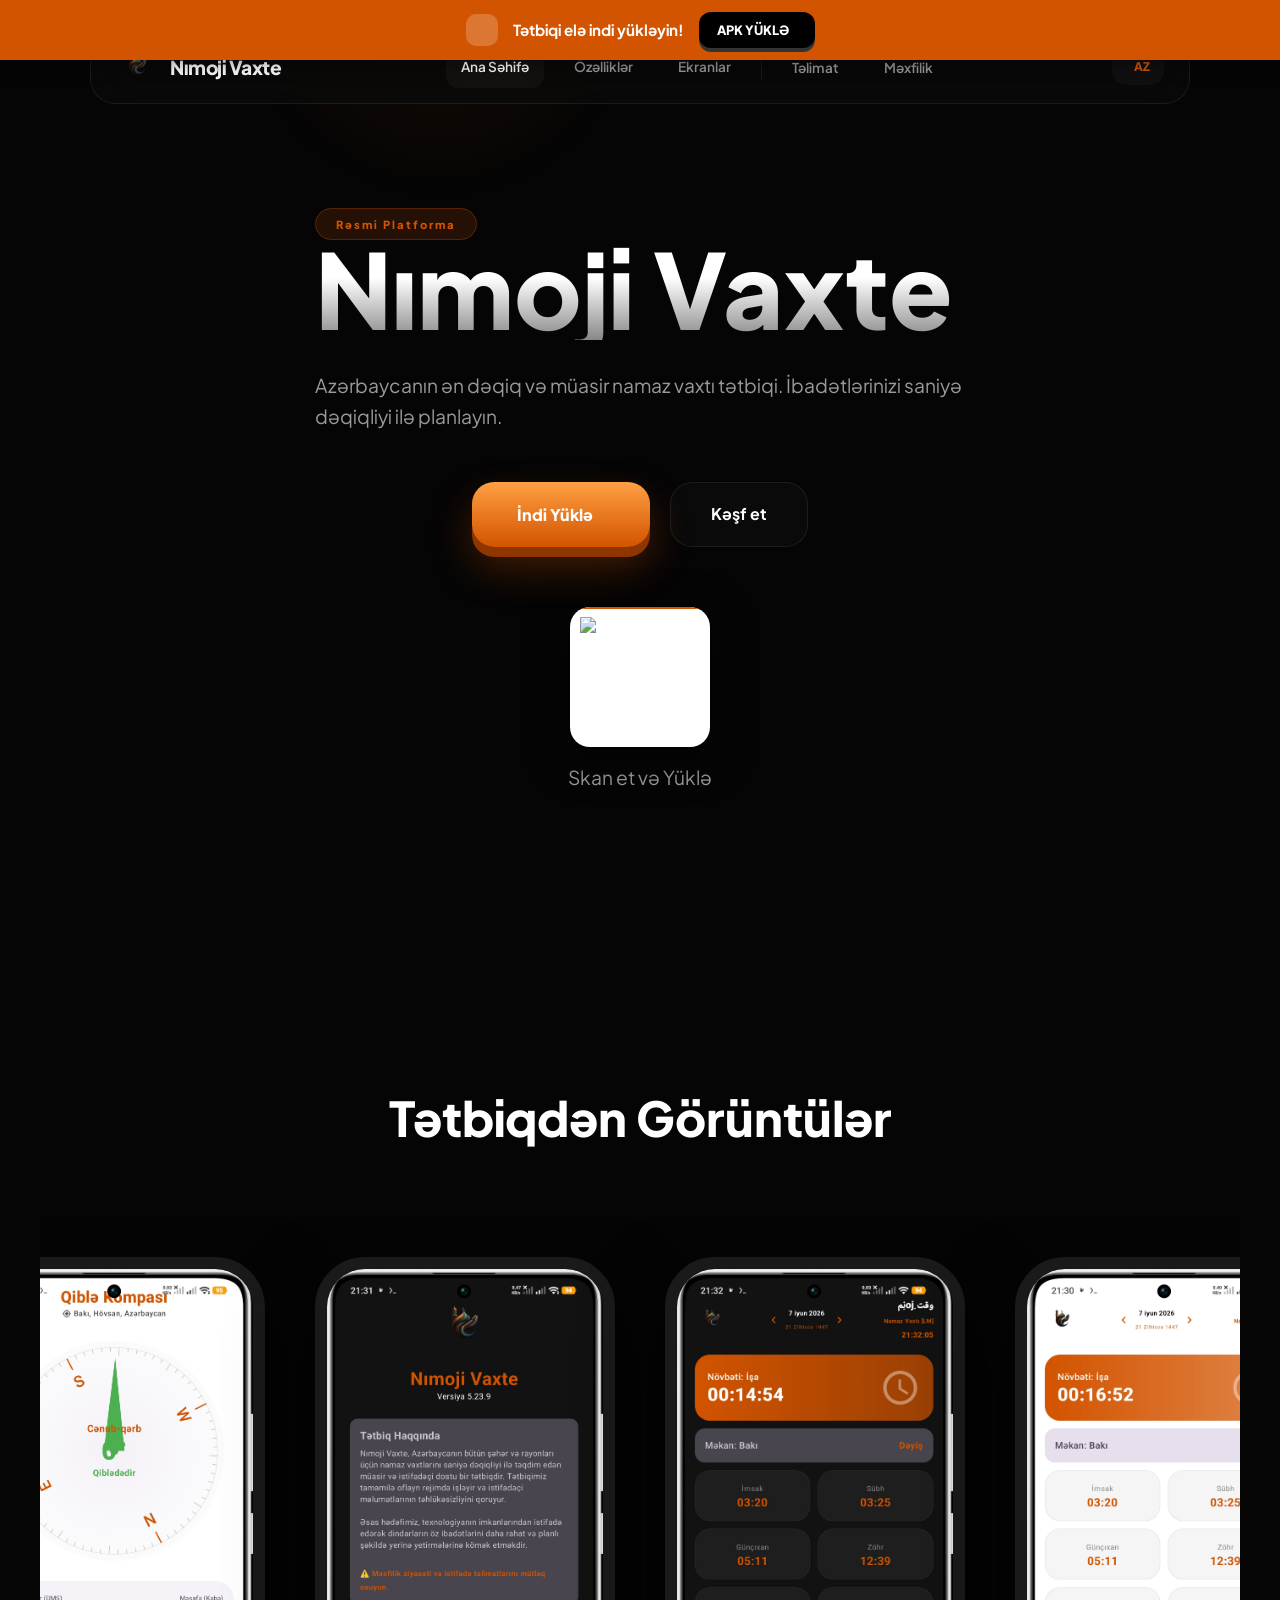
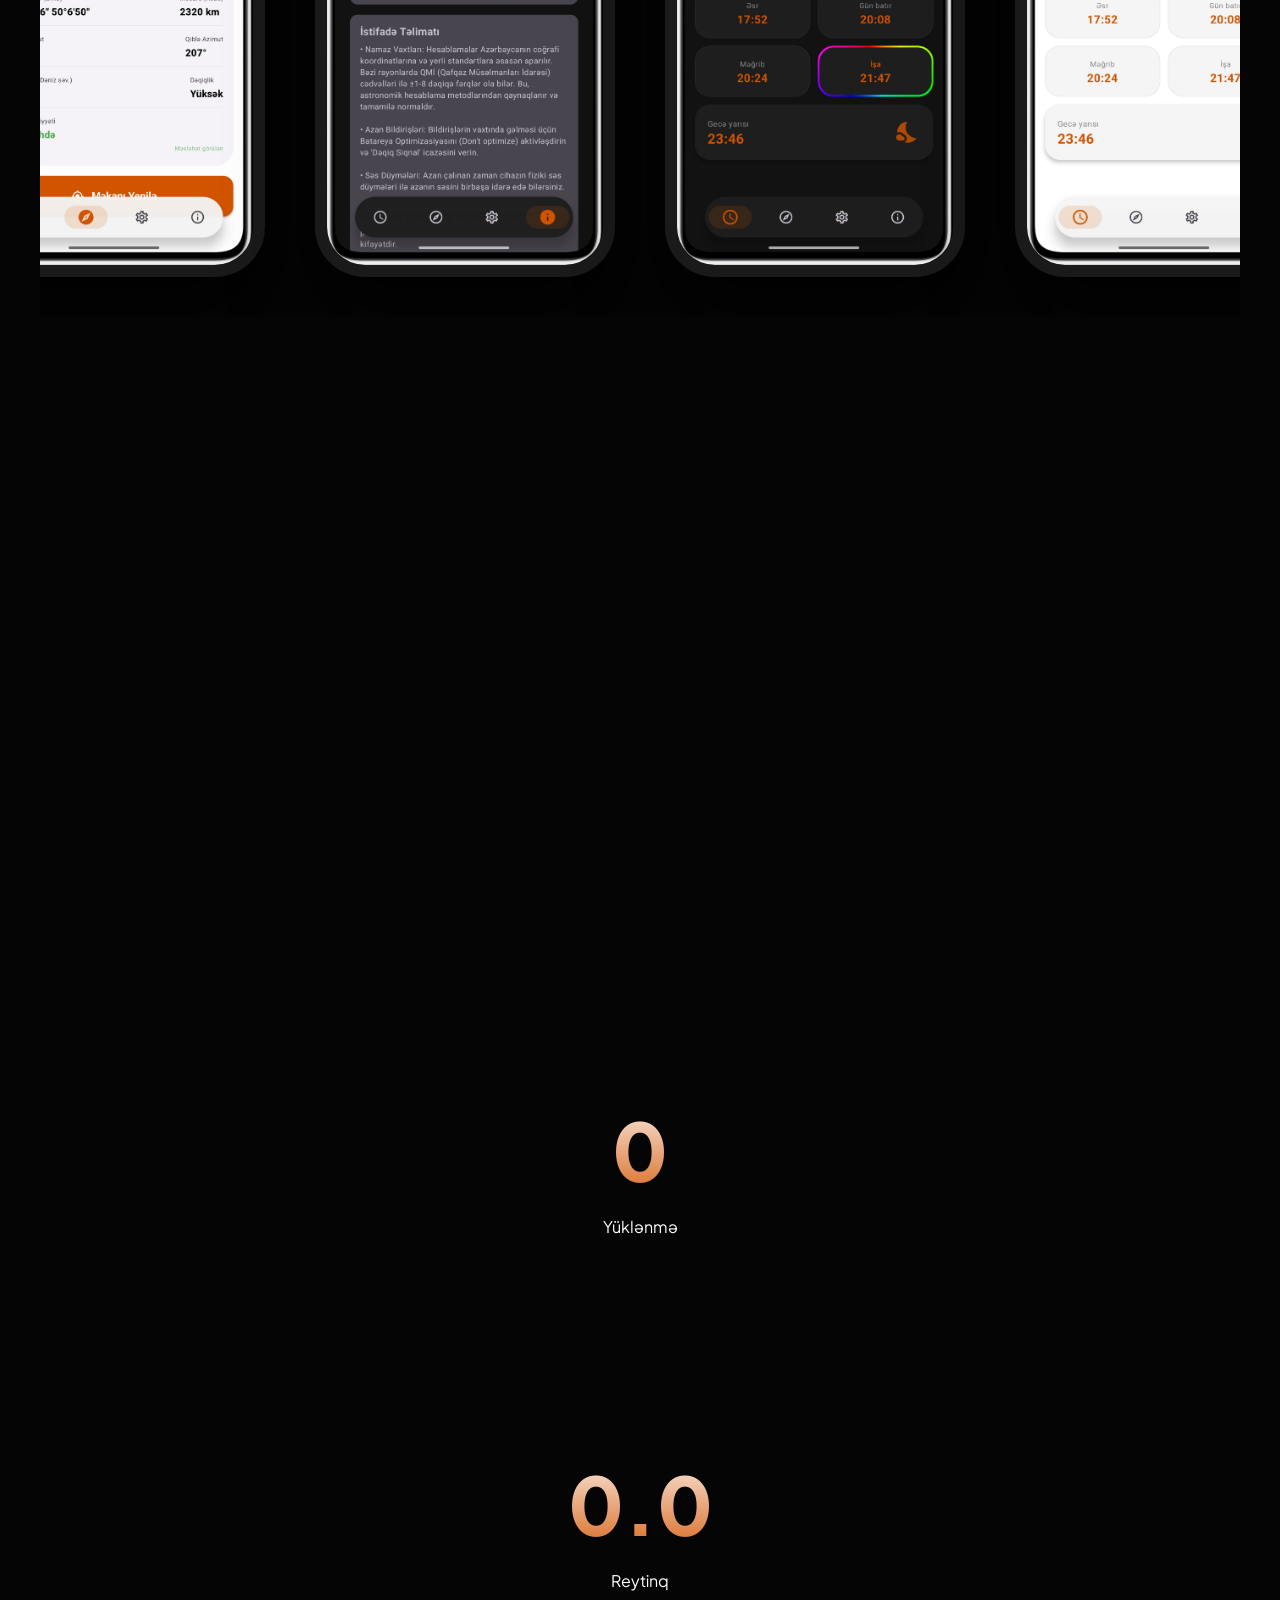
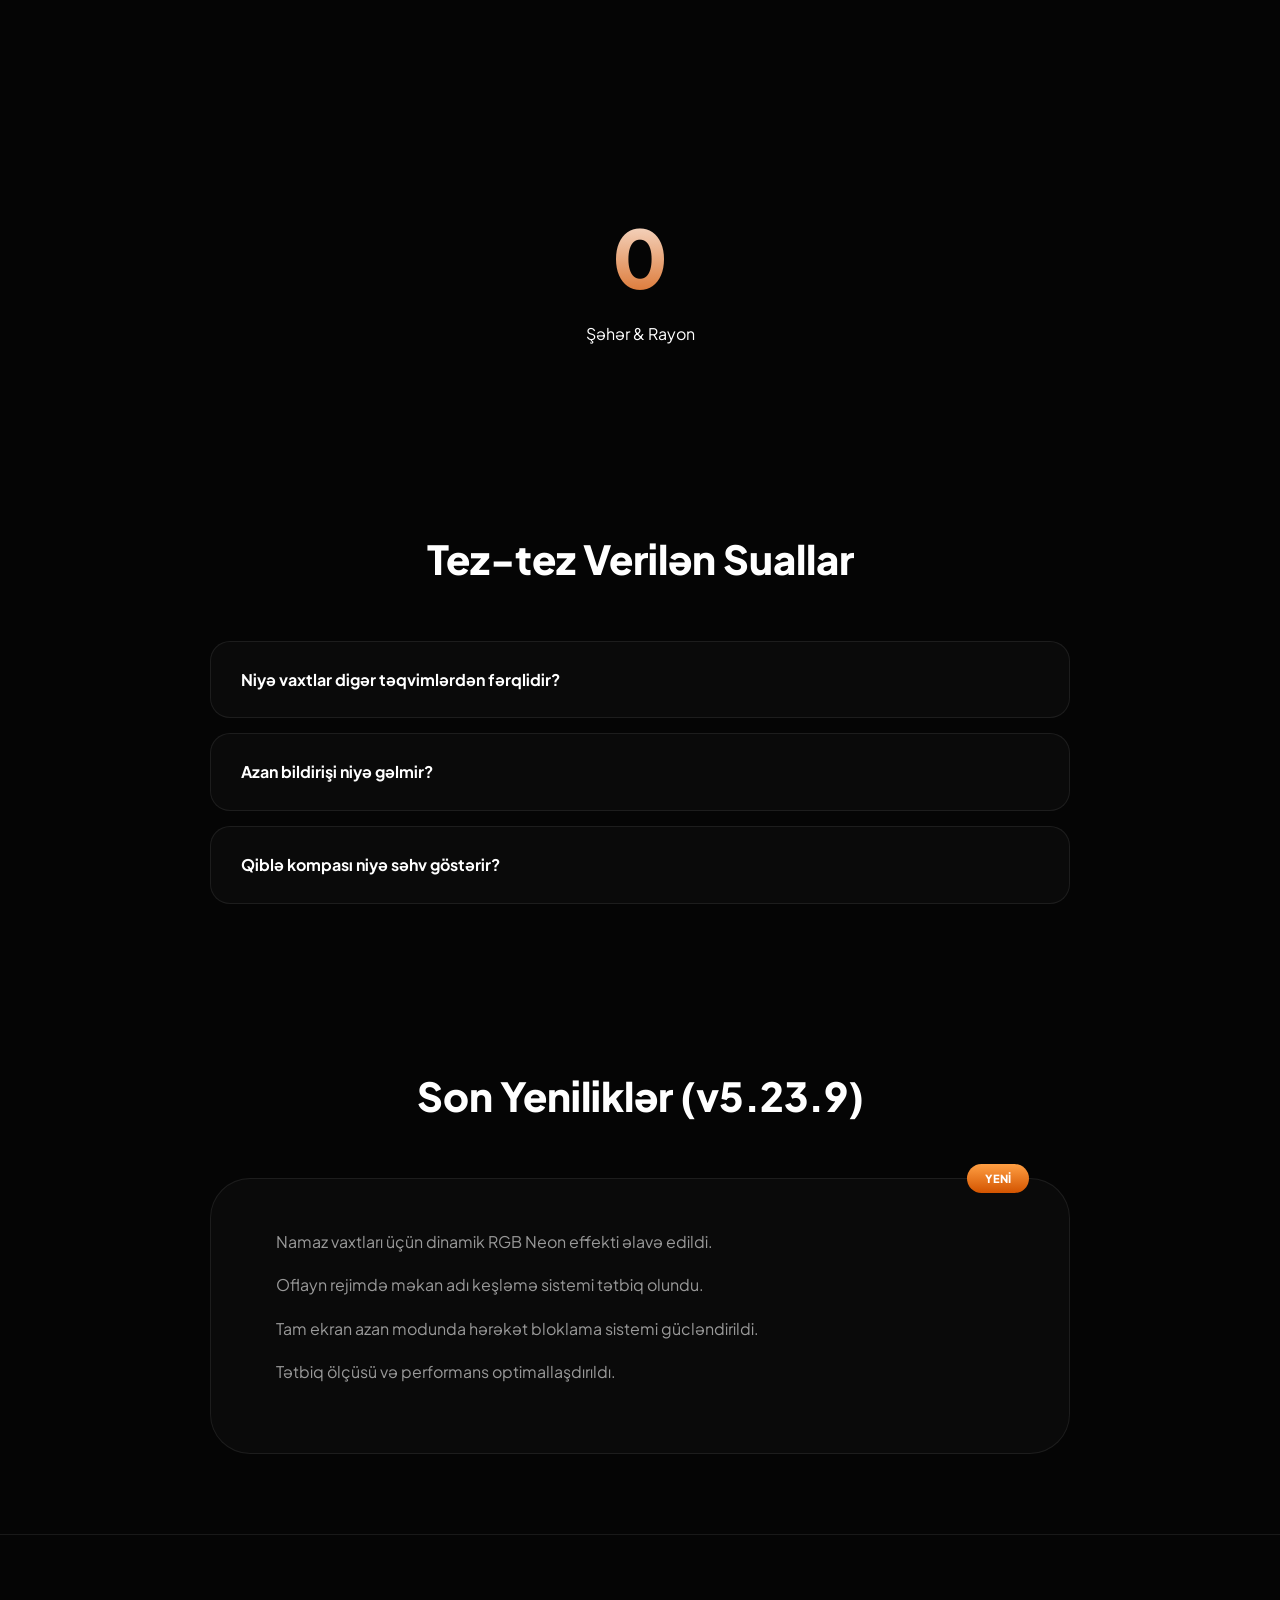
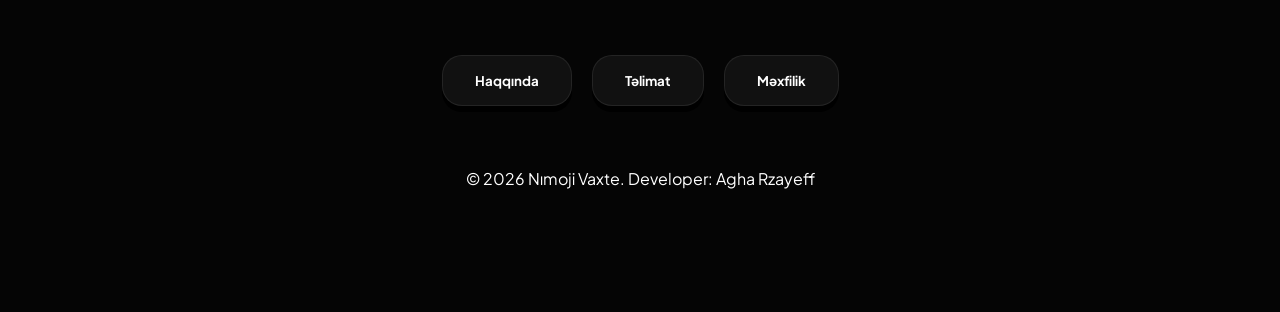
==== index.html @ 112229b5 "nimojivaxte" ====
<!DOCTYPE html>
<html lang="az">
<head>
    <meta charset="UTF-8">
    <meta name="viewport" content="width=device-width, initial-scale=1.0">
    <title>Nımoji Vaxte - Azərbaycanın Ən Dəqiq Namaz Vaxtı Tətbiqi</title>

    <!-- SEO Meta Tags -->
    <meta name="description" content="Nımoji Vaxte - Azərbaycanın bütün şəhər və rayonları üçün saniyə dəqiqliyi ilə namaz vaxtları, oflayn qiblə kompası və ağıllı azan bildirişləri.">
    <meta name="keywords" content="namaz vaxtlari, azan, qibla, azerbaijan prayer times, nmoji vaxte, din, islam, baki namaz vaxti">
    <meta name="author" content="Agha Rzayeff">
    <meta name="robots" content="index, follow">

    <!-- Open Graph / Facebook / WhatsApp / Telegram -->
    <meta property="og:type" content="website">
    <meta property="og:url" content="https://nmojivaxte.web.app/">
    <meta property="og:title" content="Nımoji Vaxte - Müasir Namaz Vaxtı Platforması">
    <meta property="og:description" content="Saniyə dəqiqliyi ilə namaz vaxtları və oflayn qiblə təyini. Tətbiqi elə indi yükləyin!">
    <meta property="og:image" content="https://nmojivaxte.web.app/eg/ekran1.png">
    <meta property="og:site_name" content="Nımoji Vaxte">

    <!-- Twitter -->
    <meta property="twitter:card" content="summary_large_image">
    <meta property="twitter:url" content="https://nmojivaxte.web.app/">
    <meta property="twitter:title" content="Nımoji Vaxte - Müasir Namaz Vaxtı Platforması">
    <meta property="twitter:description" content="Saniyə dəqiqliyi ilə namaz vaxtları və oflayn qiblə təyini. Tətbiqi elə indi yükləyin!">
    <meta property="twitter:image" content="https://nmojivaxte.web.app/eg/ekran1.png">

    <link rel="stylesheet" href="assets/style.css">
    <link rel="icon" href="logo.png">
    <link rel="preconnect" href="https://fonts.googleapis.com">
    <link rel="preconnect" href="https://fonts.gstatic.com" crossorigin>
    <link href="https://fonts.googleapis.com/css2?family=Plus+Jakarta+Sans:wght@300;400;500;600;700;800&display=swap" rel="stylesheet">
    <script src="https://unpkg.com/@phosphor-icons/web"></script>
    <link rel="stylesheet" href="https://unpkg.com/aos@next/dist/aos.css" />
</head>
<body>
    <div id="scroll-progress" class="scroll-progress"></div>
    <div id="cursor-glow"></div>
    <div class="animated-bg"></div>

    <div id="download-banner" class="download-banner">
        <div class="banner-content">
            <div class="banner-icon"><i class="ph-bold ph-device-mobile"></i></div>
            <span>Tətbiqi elə indi yükləyin!</span>
            <a href="https://github.com/rzayevaga/nimojivaxte/releases/download/nimojivaxte-5.23.9/nimojivaxte-release.apk" class="btn-download-sm">APK YÜKLƏ <i class="ph ph-download-simple"></i></a>
        </div>
        <button id="close-banner" class="btn-close"><i class="ph ph-x"></i></button>
    </div>

    <nav class="navbar">
        <div class="nav-container">
            <div class="nav-brand">
                <img src="logo.png" alt="nimojivaxte Logo" class="nav-logo">
                <span class="brand-name">Nımoji Vaxte</span>
            </div>
            <div class="nav-links">
                <a href="#hero" class="nav-link active">Ana Səhifə</a>
                <a href="#features" class="nav-link">Özəlliklər</a>
                <a href="#screenshots" class="nav-link">Ekranlar</a>
                <div class="nav-divider"></div>
                <button onclick="openModal('instructions')" class="nav-btn">Təlimat</button>
                <button onclick="openModal('privacy')" class="nav-btn">Məxfilik</button>
            </div>
            <div class="nav-actions">
                <div class="lang-picker">
                    <i class="ph ph-globe"></i>
                    <span>AZ</span>
                </div>
            </div>
        </div>
    </nav>

    <main>
        <section id="hero" class="hero">
            <div class="hero-content" data-aos="fade-up">
                <span class="badge">Rəsmi Platforma</span>
                <h1 class="glitch-text">Nımoji Vaxte</h1>
                <p>Azərbaycanın ən dəqiq və müasir namaz vaxtı tətbiqi. İbadətlərinizi saniyə dəqiqliyi ilə planlayın.</p>
                <div class="hero-btns">
                    <a href="https://github.com/rzayevaga/nimojivaxte/releases/download/nimojivaxte-5.23.9/nimojivaxte-release.apk" class="btn-primary">İndi Yüklə <i class="ph-bold ph-download-simple"></i></a>
                    <a href="#features" class="btn-secondary">Kəşf et <i class="ph-bold ph-arrow-down"></i></a>
                </div>

                <div class="qr-download" data-aos="zoom-in" data-aos-delay="400">
                    <div class="qr-frame">
                        <img src="https://api.qrserver.com/v1/create-qr-code/?size=150x150&data=https://github.com/rzayevaga/nimojivaxte/releases/download/nimojivaxte-5.23.9/nimojivaxte-release.apk" alt="QR Code">
                        <div class="qr-scan-line"></div>
                    </div>
                    <p>Skan et və Yüklə</p>
                </div>
            </div>
        </section>

        <section id="screenshots" class="screenshots-section">
            <h2 data-aos="fade-down">Tətbiqdən Görüntülər</h2>
            <div class="slider-container" data-aos="zoom-in">
                <div class="slider-wrapper">
                    <div class="slide"><div class="mockup"><img src="eg/ekran1.png" alt="Ekran g. 1"></div></div>
                    <div class="slide"><div class="mockup"><img src="eg/ekran2.png" alt="Ekran g. "></div></div>
                    <div class="slide"><div class="mockup"><img src="eg/ekran3.png" alt="Ekran g. "></div></div>
                    <div class="slide"><div class="mockup"><img src="eg/ekran4.png" alt="Ekran g. "></div></div>
                    <div class="slide"><div class="mockup"><img src="eg/ekran5.png" alt="Ekran g. "></div></div>
                    <div class="slide"><div class="mockup"><img src="eg/ekran6.png" alt="Ekran g. "></div></div>
                    <div class="slide"><div class="mockup"><img src="eg/ekran7.png" alt="Ekran g. "></div></div>
                </div>
            </div>
        </section>

        <section id="features" class="features-grid">
            <div class="feature-card" data-aos="fade-right">
                <div class="card-icon"><i class="ph-fill ph-clock"></i></div>
                <h3>Saniyə Dəqiqliyi</h3>
                <p>Astronomik hesablamalarla Azərbaycanın hər nöqtəsi üçün tam dəqiq vaxtlar.</p>
            </div>
            <div class="feature-card" data-aos="fade-up">
                <div class="card-icon"><i class="ph-fill ph-compass"></i></div>
                <h3>Oflayn Qiblə</h3>
                <p>İnternet olmadan belə ən dəqiq peyk naviqasiyası ilə qiblə təyini.</p>
            </div>
            <div class="feature-card" data-aos="fade-left">
                <div class="card-icon"><i class="ph-fill ph-bell-ringing"></i></div>
                <h3>Ağıllı Azan</h3>
                <p>Fərdiləşdirilə bilən azan səsləri və tam ekran bildiriş sistemi.</p>
            </div>
        </section>

        <section class="stats-container" data-aos="zoom-in">
            <div class="stat-item">
                <h2 class="counter" data-target="100">0</h2>
                <p>Yüklənmə</p>
            </div>
            <div class="stat-divider"></div>
            <div class="stat-item">
                <h2 class="counter" data-target="4.9">0.0</h2>
                <p>Reytinq</p>
            </div>
            <div class="stat-divider"></div>
            <div class="stat-item">
                <h2 class="counter" data-target="76">0</h2>
                <p>Şəhər & Rayon</p>
            </div>
        </section>

        <section id="faq" class="content-block" data-aos="fade-up">
            <h2 class="section-title">Tez-tez Verilən Suallar</h2>
            <div class="accordion">
                <div class="accordion-item">
                    <div class="accordion-header">
                        <span>Niyə vaxtlar digər təqvimlərdən fərqlidir?</span>
                        <i class="ph ph-caret-down"></i>
                    </div>
                    <div class="accordion-content">
                        <p>Hesablamalar Azərbaycanın spesifik coğrafi koordinatlarına və dəniz səviyyəsindən hündürlüyünə əsaslanır. ±1-5 dəqiqəlik fərqlər astronomik hesablama metodlarından qaynaqlanır.</p>
                    </div>
                </div>
                <div class="accordion-item">
                    <div class="accordion-header">
                        <span>Azan bildirişi niyə gəlmir?</span>
                        <i class="ph ph-caret-down"></i>
                    </div>
                    <div class="accordion-content">
                        <p>Azan bildirişlərinin saniyə dəqiqliyi ilə və cihaz yuxuda olarkən gəlməsi üçün aşağıdakı tənzimləmələri etməyiniz mütləqdir:</p>
                        <ul class="modal-list inner-list">
                            <li><strong>Batareya Optimizasiyası:</strong> Tətbiqi "Məhdudiyyətsiz" (Unrestricted/Don't optimize) rejiminə keçirin.</li>
                            <li><strong>Bildiriş İcazəsi:</strong> Android 13+ cihazlarda bildirişlərə tam icazə verin.</li>
                            <li><strong>Dəqiq Siqnal (Exact Alarm):</strong> Tətbiqə "Siqnallar və xatırladıcılar" bölməsindən dəqiq vaxt icazəsi verin.</li>
                            <li><strong>Digər tətbiqlər üzərində göstərmə (Overlay):</strong> Tam ekran azan pəncərəsi üçün bu icazəni aktiv edin.</li>
                            <li><strong>Avtomatik Başlama (Auto-start):</strong> Xiaomi, Huawei və digər bəzi cihazlarda tətbiqin arxa planda işləməsi üçün bu icazə vacibdir.</li>
                        </ul>
                    </div>
                </div>
                <div class="accordion-item">
                    <div class="accordion-header">
                        <span>Qiblə kompası niyə səhv göstərir?</span>
                        <i class="ph ph-caret-down"></i>
                    </div>
                    <div class="accordion-content">
                        <p>Cihazı metal əşyalardan uzaq tutun və kompası '8' rəqəmi cızaraq kalibrləyin. Ən dəqiq nəticə üçün cihazı düz səthə qoyun.</p>
                    </div>
                </div>
            </div>
        </section>

        <section id="changelog" class="content-block" data-aos="fade-up">
            <h2 class="section-title">Son Yeniliklər (v5.23.9)</h2>
            <div class="changelog-card">
                <div class="version-tag">YENİ</div>
                <ul class="changelog-list">
                    <li><i class="ph-bold ph-sparkle"></i> Namaz vaxtları üçün dinamik RGB Neon effekti əlavə edildi.</li>
                    <li><i class="ph-bold ph-map-pin-line"></i> Oflayn rejimdə məkan adı keşləmə sistemi tətbiq olundu.</li>
                    <li><i class="ph-bold ph-lock-key"></i> Tam ekran azan modunda hərəkət bloklama sistemi gücləndirildi.</li>
                    <li><i class="ph-bold ph-rocket-launch"></i> Tətbiq ölçüsü və performans optimallaşdırıldı.</li>
                </ul>
            </div>
        </section>

        <div id="modal-overlay" class="modal-overlay">
            <div class="modal-content">
                <button class="modal-close" onclick="closeModal()"><i class="ph ph-x"></i></button>
                <div id="modal-body"></div>
            </div>
        </div>

        <footer class="footer">
            <div class="footer-btns" data-aos="fade-up">
                <button onclick="openModal('about')" class="footer-btn"><i class="ph-fill ph-info"></i> Haqqında</button>
                <button onclick="openModal('instructions')" class="footer-btn"><i class="ph-fill ph-book-open"></i> Təlimat</button>
                <button onclick="openModal('privacy')" class="footer-btn"><i class="ph-fill ph-shield-check"></i> Məxfilik</button>
            </div>
            <div class="footer-links">
                <a href="https://www.instagram.com/@rva.pg"><i class="ph-bold ph-instagram-logo"></i></a>
                <a href="https://t.me/raictx"><i class="ph-bold ph-telegram-logo"></i></a>
                <a href="https://www.tiktok.com/@rzayef.tt"><i class="ph-bold ph-tiktok-logo"></i></a>
            </div>
            <p>&copy; 2026 Nımoji Vaxte. Developer: Agha Rzayeff</p>
        </footer>

        <button id="scroll-top" class="btn-scroll-top"><i class="ph-bold ph-arrow-up"></i></button>
    </main>

    <div id="modal-data" style="display: none;">
        <div id="data-about">
            <h2>Tətbiq Haqqında</h2>
            <p>Nımoji Vaxte, Azərbaycanın bütün şəhər və rayonları üçün namaz vaxtlarını saniyə dəqiqliyi ilə təqdim edən müasir və istifadəçi dostu bir tətbiqdir. Tətbiqimiz tamamilə oflayn rejimdə işləyir və istifadəçi məlumatlarının təhlükəsizliyini qoruyur.</p>
            <p>Əsas hədəfimiz, texnologiyanın imkanlarından istifadə edərək dindarların öz ibadətlərini daha rahat və planlı şəkildə yerinə yetirmələrinə kömək etməkdir.</p>
        </div>
        <div id="data-instructions">
            <h2>İstifadə Təlimatı</h2>
            <ul class="modal-list">
                <li><strong>Namaz Vaxtları:</strong> Hesablamalar Azərbaycanın coğrafi koordinatlarına və yerli standartlara əsasən aparılır.</li>
                <li><strong>Azan Bildirişləri:</strong> Bildirişlərin vaxtında gəlməsi üçün Batareya Optimizasiyasını (Don't optimize) deaktiv edin.</li>
                <li><strong>Səs Düymələri:</strong> Azan çalınan zaman cihazın fiziki səs düymələri ilə azanın səsini idarə edə bilərsiniz.</li>
                <li><strong>Tam Ekran Rejimi:</strong> Azan vaxtı ekran kilidlidirsə, xüsusi pəncərə açılacaq. Azanı dayandırmaq üçün sürüşdürün.</li>
                <li><strong>Qiblə Kompas:</strong> Kompasın düzgün işləməsi üçün telefonu '8' formalı hərəkətlə kalibrləyin.</li>
            </ul>
        </div>
        <div id="data-privacy">
            <h2>Məxfilik Siyasəti</h2>
            <p>Nımoji Vaxte tətbiqi istifadəçi məxfiliyini hər şeydən üstün tutur.</p>
            <ol class="modal-list">
                <li><strong>Şəxsi Məlumatlar:</strong> Tətbiqimiz heç bir şəxsi məlumatı tələb etmir və toplamır.</li>
                <li><strong>Məkan Məlumatları:</strong> GPS icazəsi yalnız namaz vaxtlarını hesablamaq üçün istifadə olunur və serverə ötürülmür.</li>
                <li><strong>Təhlükəsizlik:</strong> Tətbiqdə kənar reklam şəbəkələri və ya zərərli kodlar yoxdur.</li>
            </ol>
        </div>
    </div>

    <script src="https://unpkg.com/aos@next/dist/aos.js"></script>
    <script src="assets/script.js"></script>
</body>
</html>
---- assets/style.css ----
:root{--primary:#D35400;--primary-rgb:211,84,0;--accent:#FF8C00;--bg:#050505;--surface:#0A0A0A;--glass:rgba(255,255,255,0.03);--glass-border:rgba(255,255,255,0.08);--text:#FFFFFF;--text-dim:#999999;--nav-h:74px;--shadow-3d:0 8px 25px rgba(0,0,0,0.5);--gradient-3d:linear-gradient(180deg,#FF9F43 0%,#D35400 100%)}*{margin:0;padding:0;box-sizing:border-box;font-family:'Plus Jakarta Sans',sans-serif;scroll-behavior:smooth}html,body{width:100%;overflow-x:hidden;background-color:var(--bg)}body{color:var(--text);line-height:1.6;font-size:16px;display:flex;flex-direction:column;align-items:center}main{width:100%;display:flex;flex-direction:column;align-items:center}section{width:100%;max-width:1200px;padding-left:20px;padding-right:20px;display:flex;flex-direction:column;align-items:center}.scroll-progress{position:fixed;top:0;left:0;width:0%;height:4px;background:linear-gradient(90deg,var(--primary),var(--accent));z-index:9999}#cursor-glow{position:fixed;width:400px;height:400px;background:radial-gradient(circle,rgba(var(--primary-rgb),0.1) 0%,transparent 70%);pointer-events:none;z-index:1;transform:translate(-50%,-50%)}.animated-bg{position:fixed;inset:0;z-index:-1;background:radial-gradient(circle at 50% 50%,#150a00 0%,#050505 100%)}.download-banner{width:100%;background:var(--primary);padding:12px 20px;z-index:2000;display:flex;justify-content:center;align-items:center;box-shadow:0 4px 20px rgba(0,0,0,0.4);position:relative}.banner-content{display:flex;align-items:center;justify-content:center;gap:15px;font-weight:700;font-size:clamp(0.8rem,2vw,0.95rem);text-align:center}.banner-icon{width:32px;height:32px;background:rgba(255,255,255,0.2);border-radius:10px;display:flex;align-items:center;justify-content:center}.btn-download-sm{background:#000;color:#fff;padding:8px 18px;border-radius:12px;text-decoration:none;font-size:0.8rem;font-weight:800;display:flex;align-items:center;gap:8px;transition:0.3s;box-shadow:0 4px 0 #333;white-space:nowrap}.btn-download-sm:active{transform:translateY(2px);box-shadow:0 2px 0 #333}.btn-close{position:absolute;right:20px;background:none;border:none;color:#fff;font-size:1.2rem;cursor:pointer}.navbar{position:fixed;top:30px;left:50%;transform:translateX(-50%);width:90%;max-width:1100px;height:var(--nav-h);background:rgba(10,10,10,0.8);backdrop-filter:blur(25px);border:1px solid var(--glass-border);border-radius:25px;z-index:1500;padding:0 25px;transition:all 0.4s ease}.nav-container{height:100%;display:flex;align-items:center;justify-content:space-between;width:100%}.nav-brand{display:flex;align-items:center;gap:12px}.nav-logo{height:42px}.brand-name{font-weight:900;font-size:1.2rem;letter-spacing:-0.5px}.nav-links{display:flex;align-items:center;gap:15px}.nav-link{color:var(--text-dim);text-decoration:none;font-size:0.85rem;font-weight:600;padding:10px 15px;border-radius:12px;transition:0.3s}.nav-link:hover,.nav-link.active{color:#fff;background:var(--glass)}.nav-divider{width:1px;height:24px;background:var(--glass-border)}.nav-btn{background:none;border:none;color:var(--text-dim);font-size:0.85rem;font-weight:600;cursor:pointer;padding:10px 15px;border-radius:12px;transition:0.3s}.nav-btn:hover{color:var(--primary)}.nav-actions{display:flex;align-items:center}.lang-picker{display:flex;align-items:center;gap:8px;background:var(--glass);padding:8px 14px;border-radius:14px;font-size:0.75rem;font-weight:800;color:var(--primary)}.hero{min-height:100vh;padding-top:150px}.badge{background:rgba(var(--primary-rgb),0.15);color:var(--primary);padding:8px 20px;border-radius:100px;font-size:0.7rem;font-weight:800;letter-spacing:2px;margin-bottom:30px;border:1px solid rgba(var(--primary-rgb),0.3)}.glitch-text{font-size:clamp(3rem,10vw,6.5rem);font-weight:950;line-height:1;margin-bottom:30px;background:linear-gradient(180deg,#fff 40%,#888 100%);-webkit-background-clip:text;-webkit-text-fill-color:transparent}.hero p{max-width:650px;color:var(--text-dim);font-size:clamp(1rem,2.5vw,1.2rem);margin-bottom:50px}.hero-btns{display:flex;gap:20px;justify-content:center;flex-wrap:wrap;width:100%}.btn-primary{background:var(--gradient-3d);color:#fff;padding:20px 45px;border-radius:22px;text-decoration:none;font-weight:800;display:flex;align-items:center;gap:12px;box-shadow:0 10px 0 #8e3500,0 20px 40px rgba(var(--primary-rgb),0.3);position:relative;top:0;transition:0.2s}.btn-primary:active{top:6px;box-shadow:0 4px 0 #8e3500,0 10px 20px rgba(0,0,0,0.4)}.btn-secondary{background:var(--surface);color:#fff;padding:18px 40px;border-radius:22px;text-decoration:none;font-weight:700;border:1px solid var(--glass-border);transition:0.3s}.btn-secondary:hover{transform:translateY(-5px);background:#111}.screenshots-section{width:100%;overflow:hidden;padding:120px 0}.screenshots-section h2{font-size:clamp(2rem,5vw,3rem);font-weight:900;margin-bottom:60px}.slider-container{width:100%;overflow:hidden;padding:40px 0;display:flex;justify-content:center}.slider-wrapper{display:flex;gap:50px;width:max-content;animation:slideTrack 40s linear infinite}@keyframes slideTrack{0%{transform:translateX(0)}100%{transform:translateX(calc(-300px * 5 - 50px * 5))}}.mockup{flex-shrink:0;width:300px;height:620px;background:#000;border:12px solid #1a1a1a;border-radius:50px;overflow:hidden;box-shadow:0 40px 80px rgba(0,0,0,0.8)}.mockup img{width:100%;height:100%;object-fit:cover;pointer-events:none;user-select:none}.features-grid{display:grid;grid-template-columns:repeat(auto-fit,minmax(min(100%,340px),1fr));gap:40px;padding-top:100px;padding-bottom:100px}.feature-card{background:var(--surface);border:1px solid var(--glass-border);padding:60px 40px;border-radius:40px;text-align:center;transition:0.5s cubic-bezier(0.2,1,0.3,1);display:flex;flex-direction:column;align-items:center}.feature-card:hover{transform:translateY(-20px);border-color:var(--primary)}.card-icon{width:90px;height:90px;background:linear-gradient(145deg,#1a1a1a,#080808);border-radius:28px;margin-bottom:30px;display:flex;align-items:center;justify-content:center;font-size:2.8rem;color:var(--primary);box-shadow:8px 8px 20px #000,-4px -4px 15px #111}.stats-container{display:flex;justify-content:center;align-items:center;gap:clamp(40px,10vw,100px);padding:100px 20px;flex-wrap:wrap}.stat-item{text-align:center}.stat-item h2{font-size:clamp(3.5rem,8vw,5rem);font-weight:950;background:linear-gradient(180deg,#fff,var(--primary));-webkit-background-clip:text;-webkit-text-fill-color:transparent}.section-title{font-size:2.5rem;font-weight:900;margin-bottom:50px}.content-block{max-width:900px;padding-top:80px;padding-bottom:80px}.accordion{width:100%;display:flex;flex-direction:column;gap:15px}.accordion-item{background:var(--surface);border:1px solid var(--glass-border);border-radius:20px;overflow:hidden}.accordion-header{padding:25px 30px;display:flex;justify-content:space-between;align-items:center;cursor:pointer;font-weight:700}.accordion-content{max-height:0;overflow:hidden;transition:0.4s ease-out}.accordion-item.active .accordion-content{max-height:1000px;padding-bottom:30px}.changelog-card{background:var(--surface);border:1px solid var(--glass-border);padding:50px;border-radius:40px;position:relative;width:100%}.version-tag{position:absolute;top:-15px;right:40px;background:var(--gradient-3d);padding:6px 18px;border-radius:100px;font-size:0.7rem;font-weight:900}.changelog-list{list-style:none;width:100%}.changelog-list li{display:flex;align-items:center;gap:15px;margin-bottom:18px;color:var(--text-dim)}.qr-download{margin-top:60px;display:flex;flex-direction:column;align-items:center;gap:15px}.qr-frame{width:140px;height:140px;background:#fff;padding:10px;border-radius:20px;position:relative;box-shadow:0 10px 40px rgba(0,0,0,0.5);overflow:hidden}.qr-scan-line{position:absolute;top:0;left:0;width:100%;height:2px;background:var(--primary);animation:qrScan 2s linear infinite}.modal-overlay{position:fixed;inset:0;background:rgba(0,0,0,0.95);backdrop-filter:blur(25px);z-index:3000;display:none;align-items:center;justify-content:center;padding:20px}.modal-overlay.active{display:flex}.modal-content{background:#080808;border:1px solid var(--primary);max-width:800px;width:100%;border-radius:40px;padding:60px;max-height:85vh;overflow-y:auto}.footer{width:100%;padding:120px 20px;text-align:center;border-top:1px solid var(--glass-border)}.footer-btns{display:flex;justify-content:center;gap:20px;margin-bottom:60px;flex-wrap:wrap}.footer-btn{background:#111;color:#fff;border:1px solid var(--glass-border);padding:16px 32px;border-radius:20px;cursor:pointer;font-weight:700;box-shadow:0 6px 0 #000;transition:0.2s;position:relative;top:0}.footer-btn:active{top:4px;box-shadow:0 2px 0 #000}.btn-scroll-top{position:fixed;bottom:40px;right:40px;width:64px;height:64px;background:var(--gradient-3d);border-radius:20px;color:#fff;cursor:pointer;display:none;align-items:center;justify-content:center;font-size:1.6rem;z-index:1000;box-shadow:0 8px 0 #8e3500}@media (max-width:1024px){section{padding-left:30px;padding-right:30px}}@media (max-width:850px){.nav-links,.nav-actions,.nav-divider{display:none}.nav-container{justify-content:center}.navbar{width:80%;padding:0}.hero{padding-top:120px}}@media (max-width:600px){.hero h1{font-size:3.2rem}.stats-container{gap:40px}.stat-item{width:100%}.mockup{width:260px;height:540px}.btn-primary,.btn-secondary,.footer-btn{width:100%;justify-content:center}.qr-download{display:none}.navbar{width:90%;top:20px}}@media (pointer:coarse){.btn-primary:hover,.feature-card:hover,.btn-secondary:hover{transform:none}}
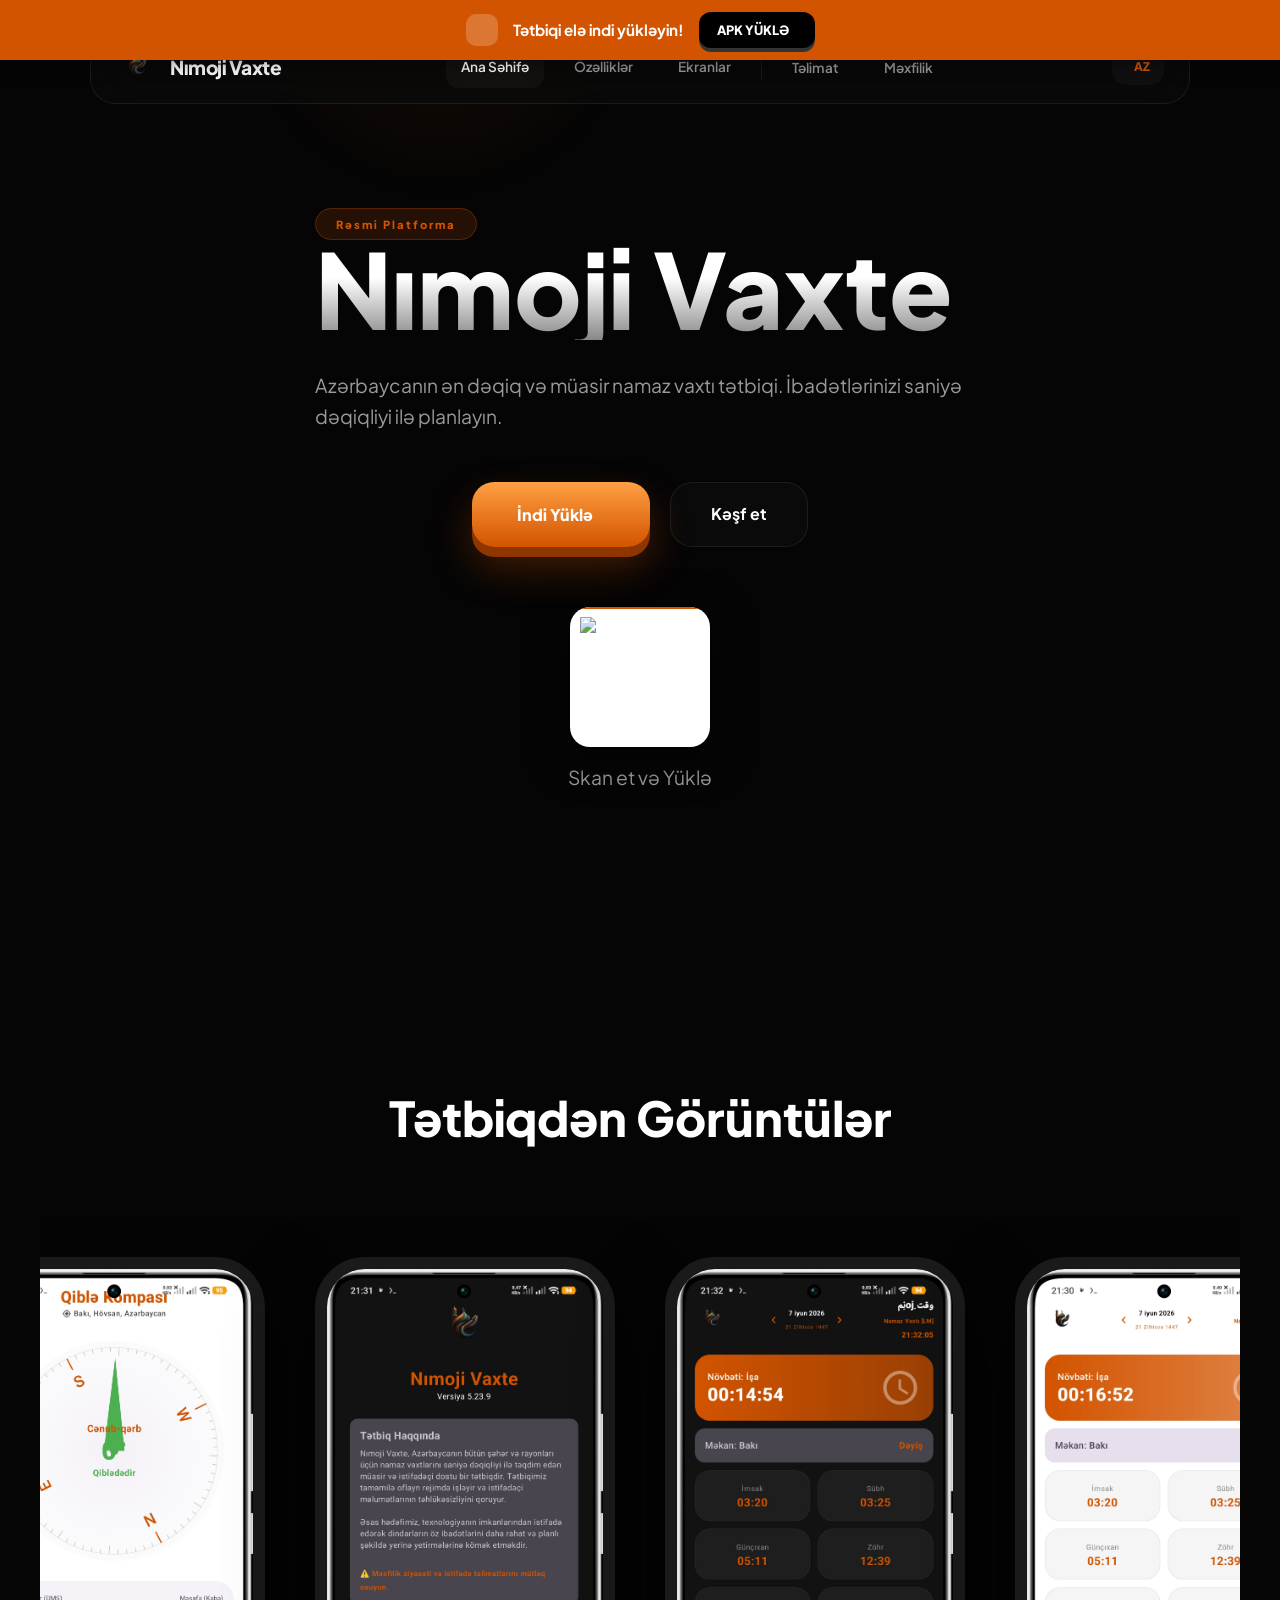
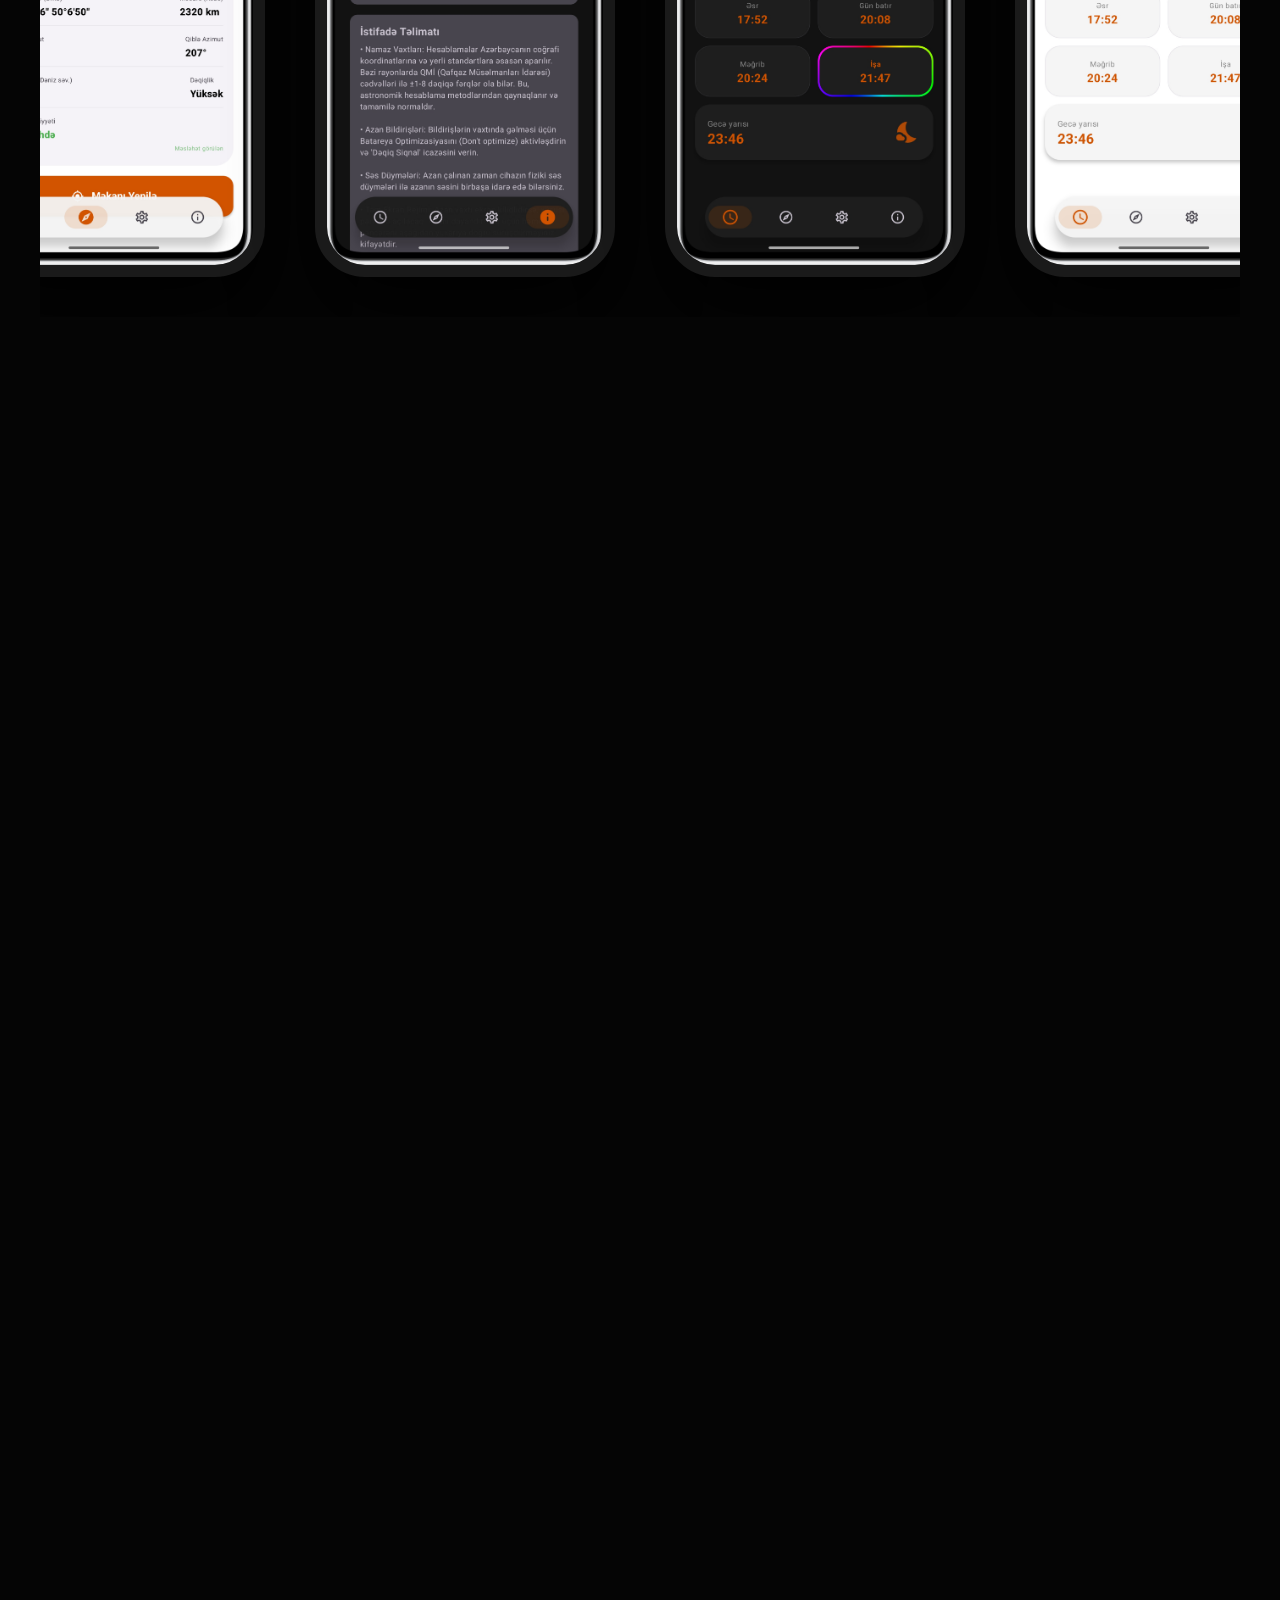
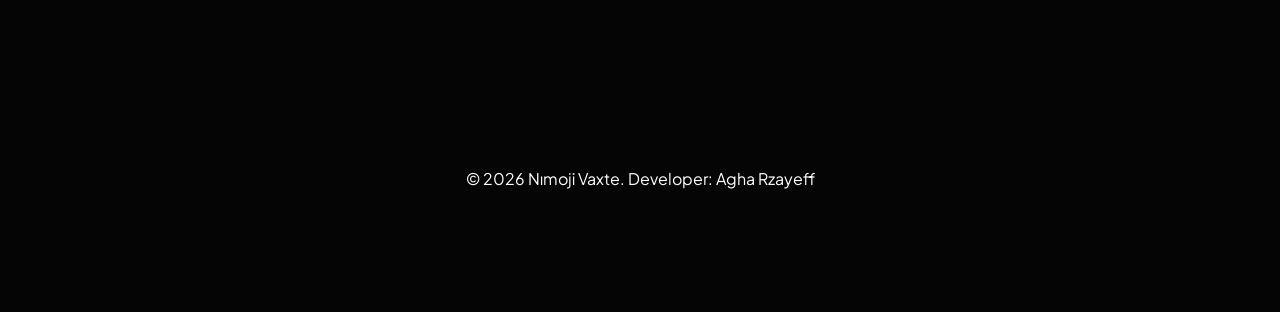
==== commit 75d648a7: "LM" ====
--- a/index.html
+++ b/index.html
@@ -13,18 +13,18 @@
 
     <!-- Open Graph / Facebook / WhatsApp / Telegram -->
     <meta property="og:type" content="website">
-    <meta property="og:url" content="https://nmojivaxte.web.app/">
+    <meta property="og:url" content="https://github.com/rzayevaga/nimojivaxte/">
     <meta property="og:title" content="Nımoji Vaxte - Müasir Namaz Vaxtı Platforması">
     <meta property="og:description" content="Saniyə dəqiqliyi ilə namaz vaxtları və oflayn qiblə təyini. Tətbiqi elə indi yükləyin!">
-    <meta property="og:image" content="https://nmojivaxte.web.app/eg/ekran1.png">
+    <meta property="og:image" content="https://github.com/rzayevaga/nimojivaxte/eg/ekran1.png">
     <meta property="og:site_name" content="Nımoji Vaxte">
 
     <!-- Twitter -->
     <meta property="twitter:card" content="summary_large_image">
-    <meta property="twitter:url" content="https://nmojivaxte.web.app/">
+    <meta property="twitter:url" content="https://github.com/rzayevaga/nimojivaxte//">
     <meta property="twitter:title" content="Nımoji Vaxte - Müasir Namaz Vaxtı Platforması">
     <meta property="twitter:description" content="Saniyə dəqiqliyi ilə namaz vaxtları və oflayn qiblə təyini. Tətbiqi elə indi yükləyin!">
-    <meta property="twitter:image" content="https://nmojivaxte.web.app/eg/ekran1.png">
+    <meta property="twitter:image" content="https://github.com/rzayevaga/nimojivaxte/eg/ekran1.png">
 
     <link rel="stylesheet" href="assets/style.css">
     <link rel="icon" href="logo.png">
@@ -249,4 +249,4 @@
     <script src="https://unpkg.com/aos@next/dist/aos.js"></script>
     <script src="assets/script.js"></script>
 </body>
-</html>+</html>
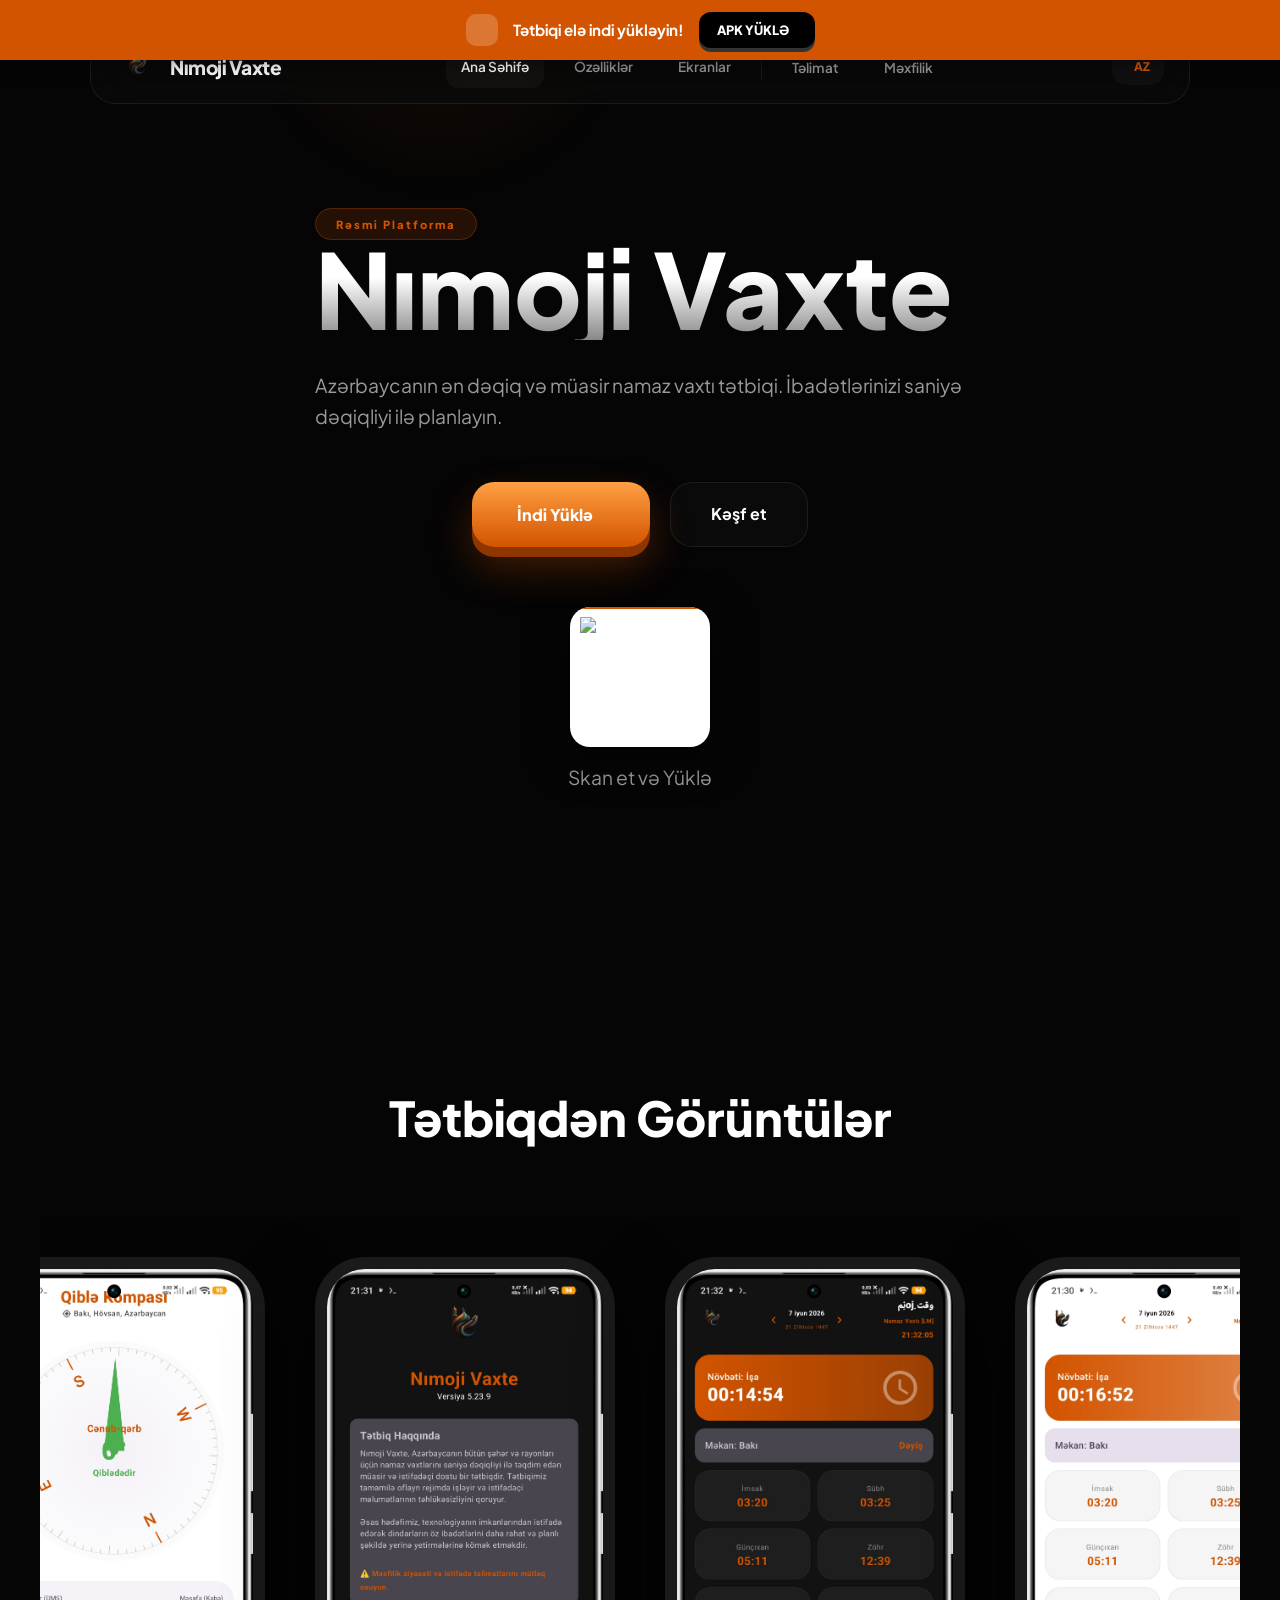
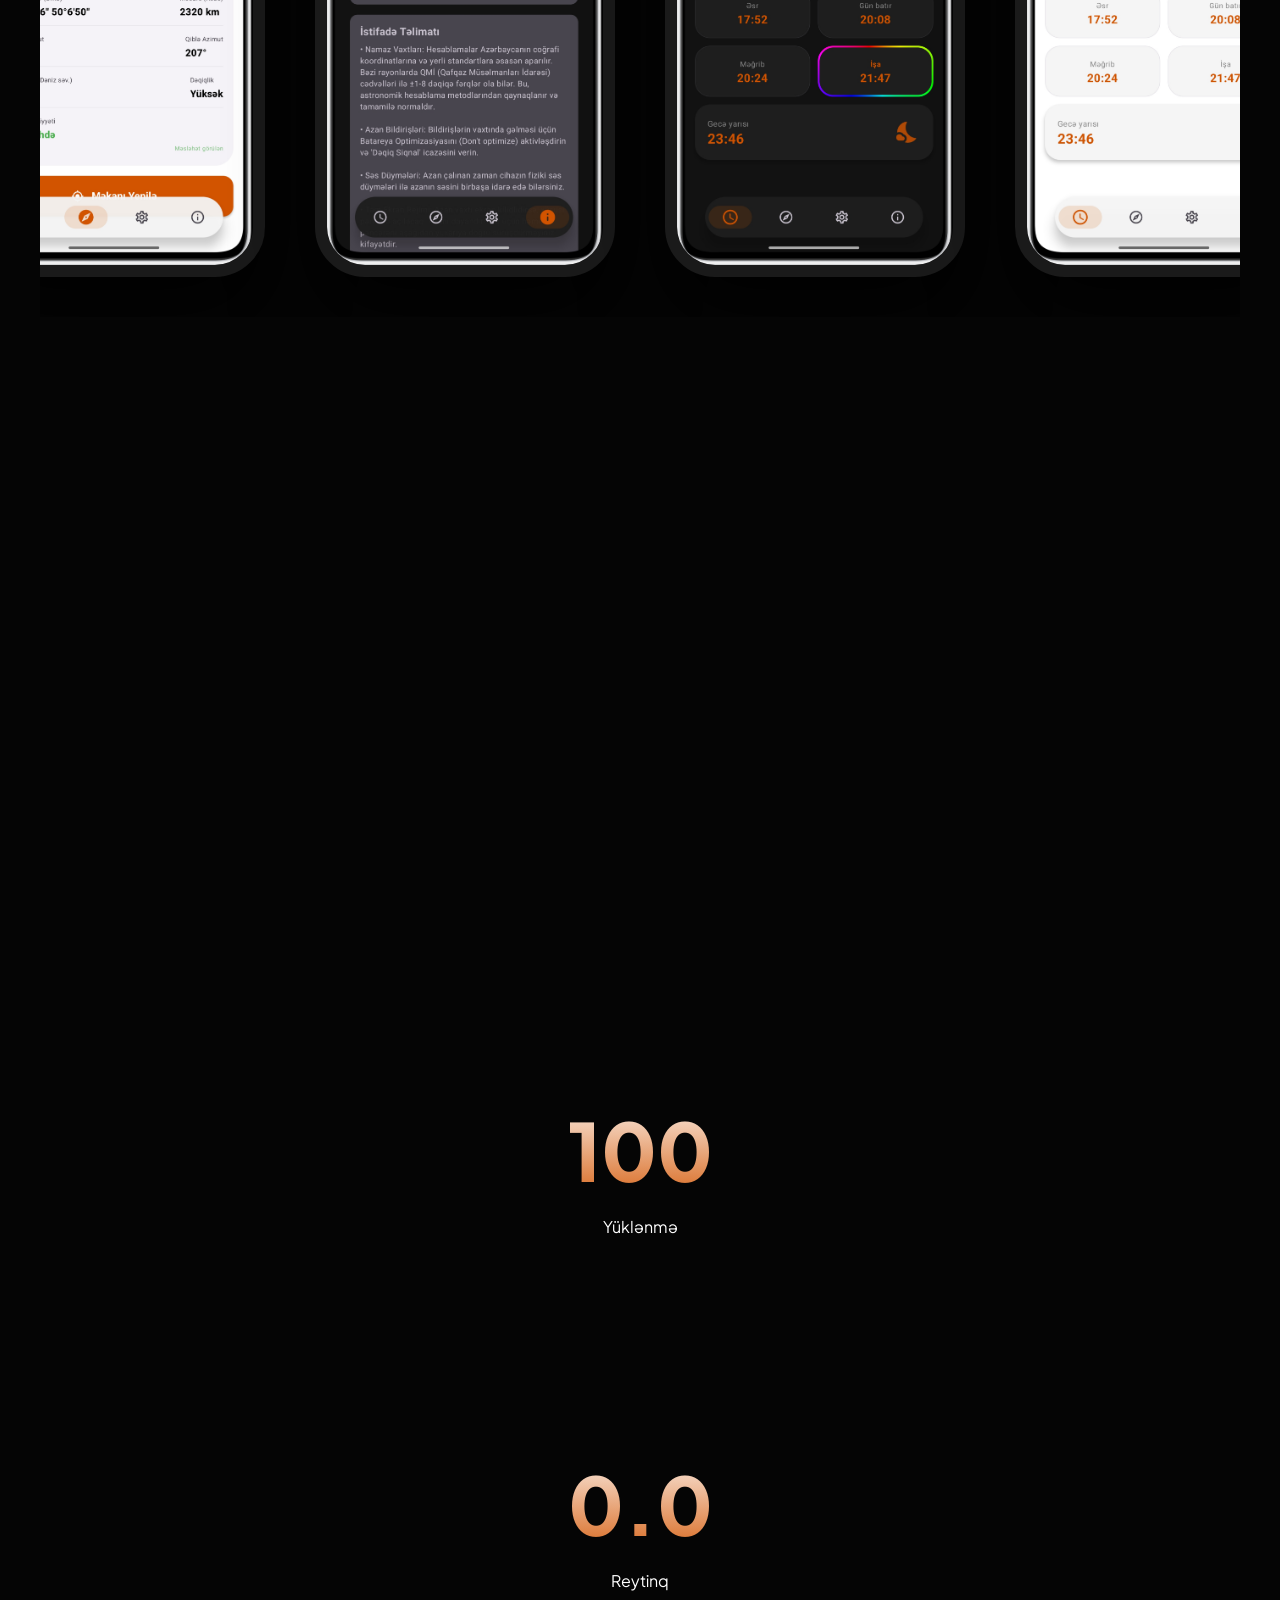
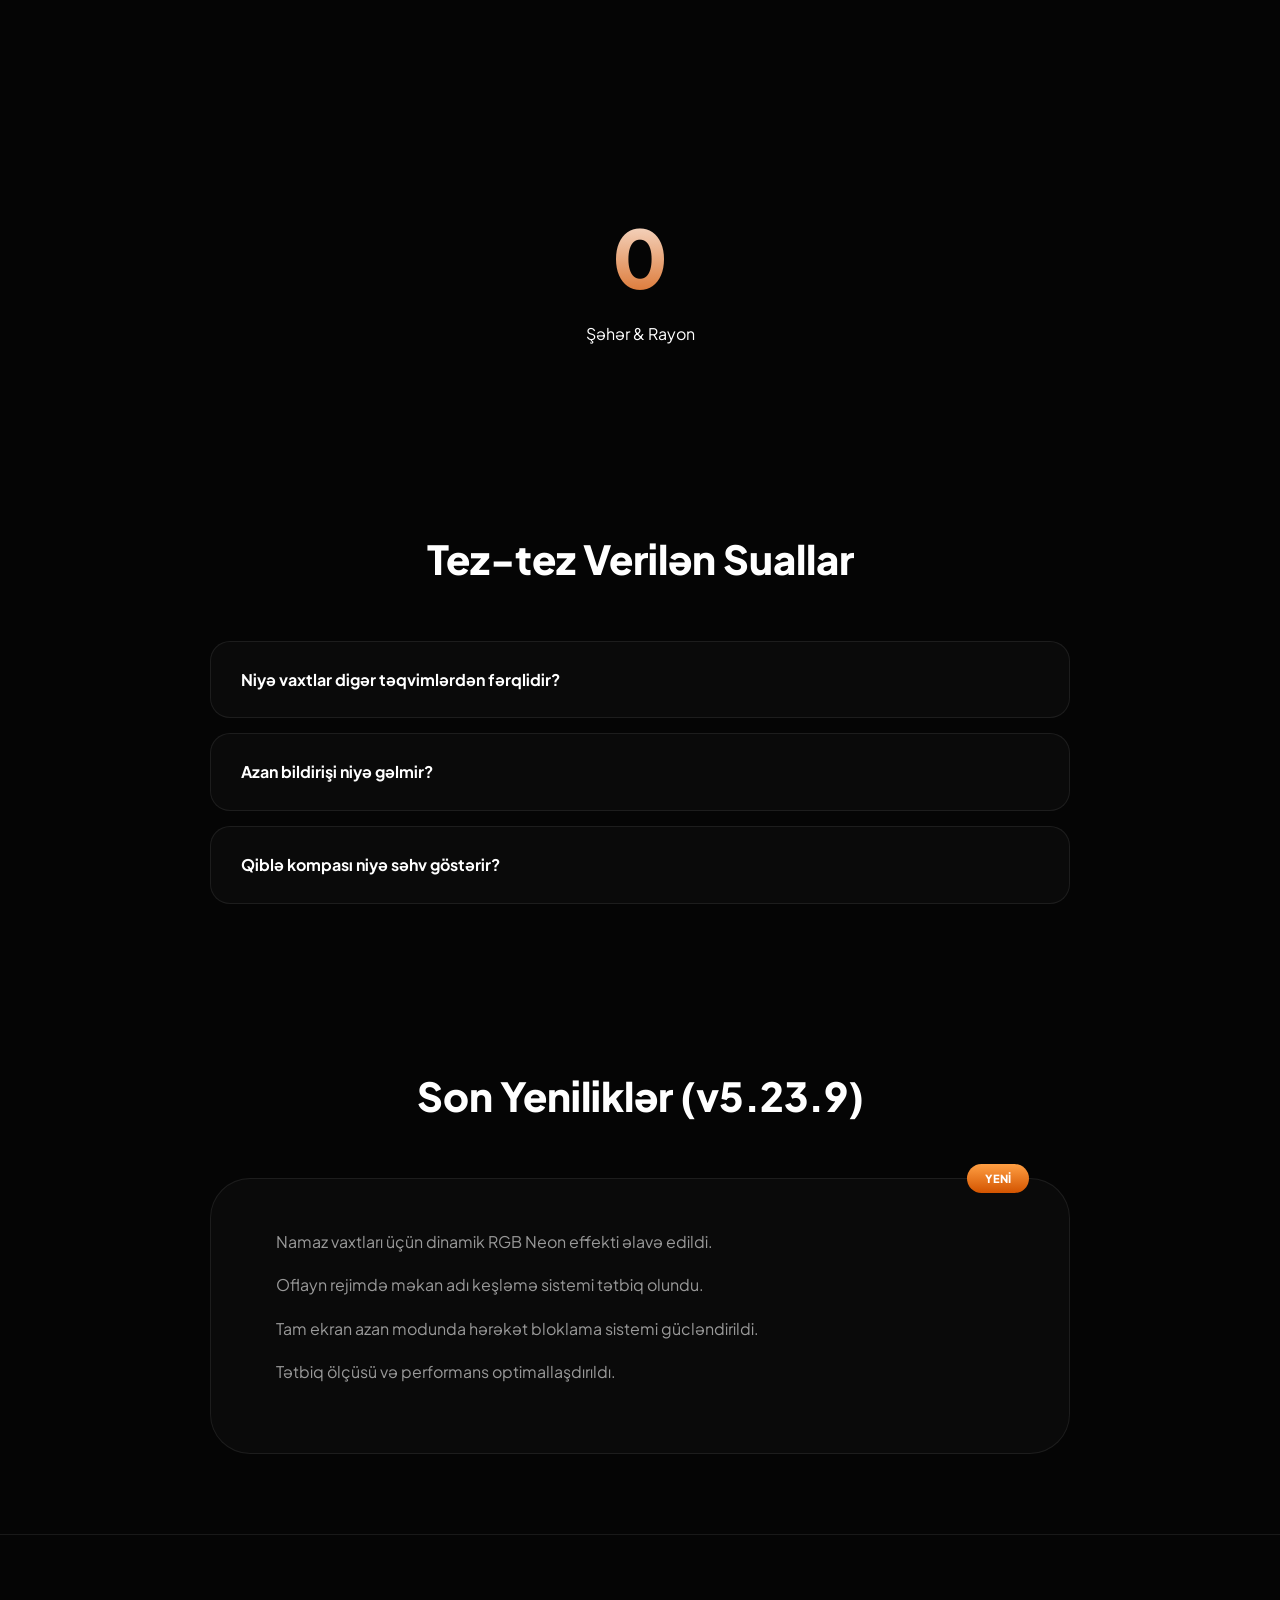
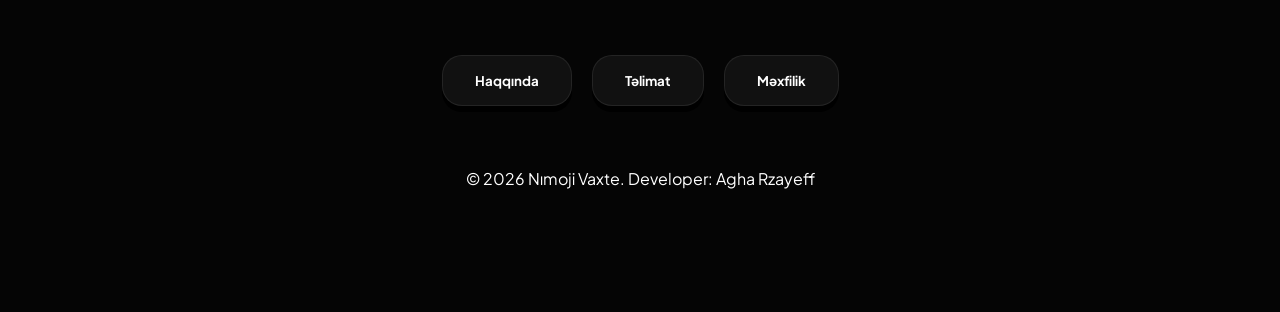
==== commit 45489e3a: "LM" ====
--- a/index.html
+++ b/index.html
@@ -16,7 +16,7 @@
     <meta property="og:url" content="https://github.com/rzayevaga/nimojivaxte/">
     <meta property="og:title" content="Nımoji Vaxte - Müasir Namaz Vaxtı Platforması">
     <meta property="og:description" content="Saniyə dəqiqliyi ilə namaz vaxtları və oflayn qiblə təyini. Tətbiqi elə indi yükləyin!">
-    <meta property="og:image" content="https://github.com/rzayevaga/nimojivaxte/eg/ekran1.png">
+    <meta property="og:image" content="https://raw.githubusercontent.com/rzayevaga/nimojivaxte/refs/heads/lamvav/eg/ekran1.png">
     <meta property="og:site_name" content="Nımoji Vaxte">
 
     <!-- Twitter -->
@@ -24,7 +24,7 @@
     <meta property="twitter:url" content="https://github.com/rzayevaga/nimojivaxte//">
     <meta property="twitter:title" content="Nımoji Vaxte - Müasir Namaz Vaxtı Platforması">
     <meta property="twitter:description" content="Saniyə dəqiqliyi ilə namaz vaxtları və oflayn qiblə təyini. Tətbiqi elə indi yükləyin!">
-    <meta property="twitter:image" content="https://github.com/rzayevaga/nimojivaxte/eg/ekran1.png">
+    <meta property="twitter:image" content="https://raw.githubusercontent.com/rzayevaga/nimojivaxte/refs/heads/lamvav/eg/ekran1.png">
 
     <link rel="stylesheet" href="assets/style.css">
     <link rel="icon" href="logo.png">
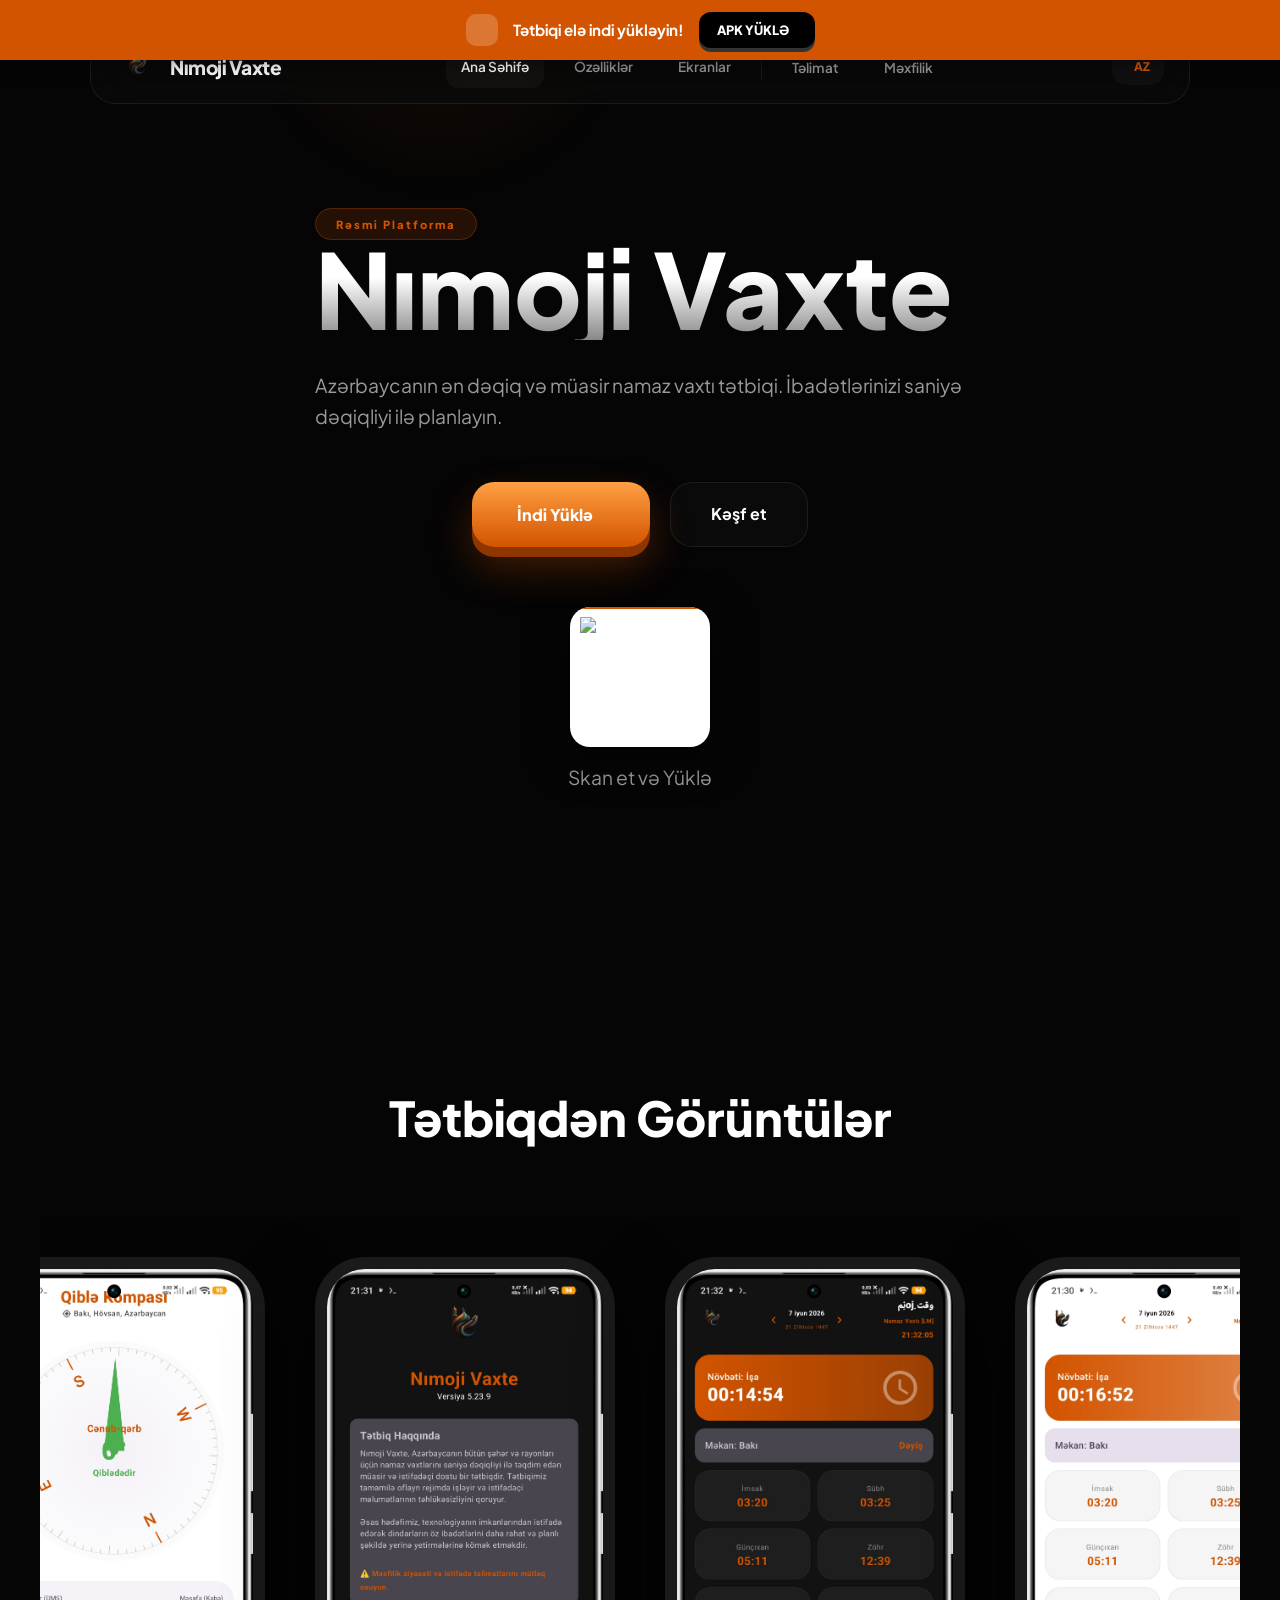
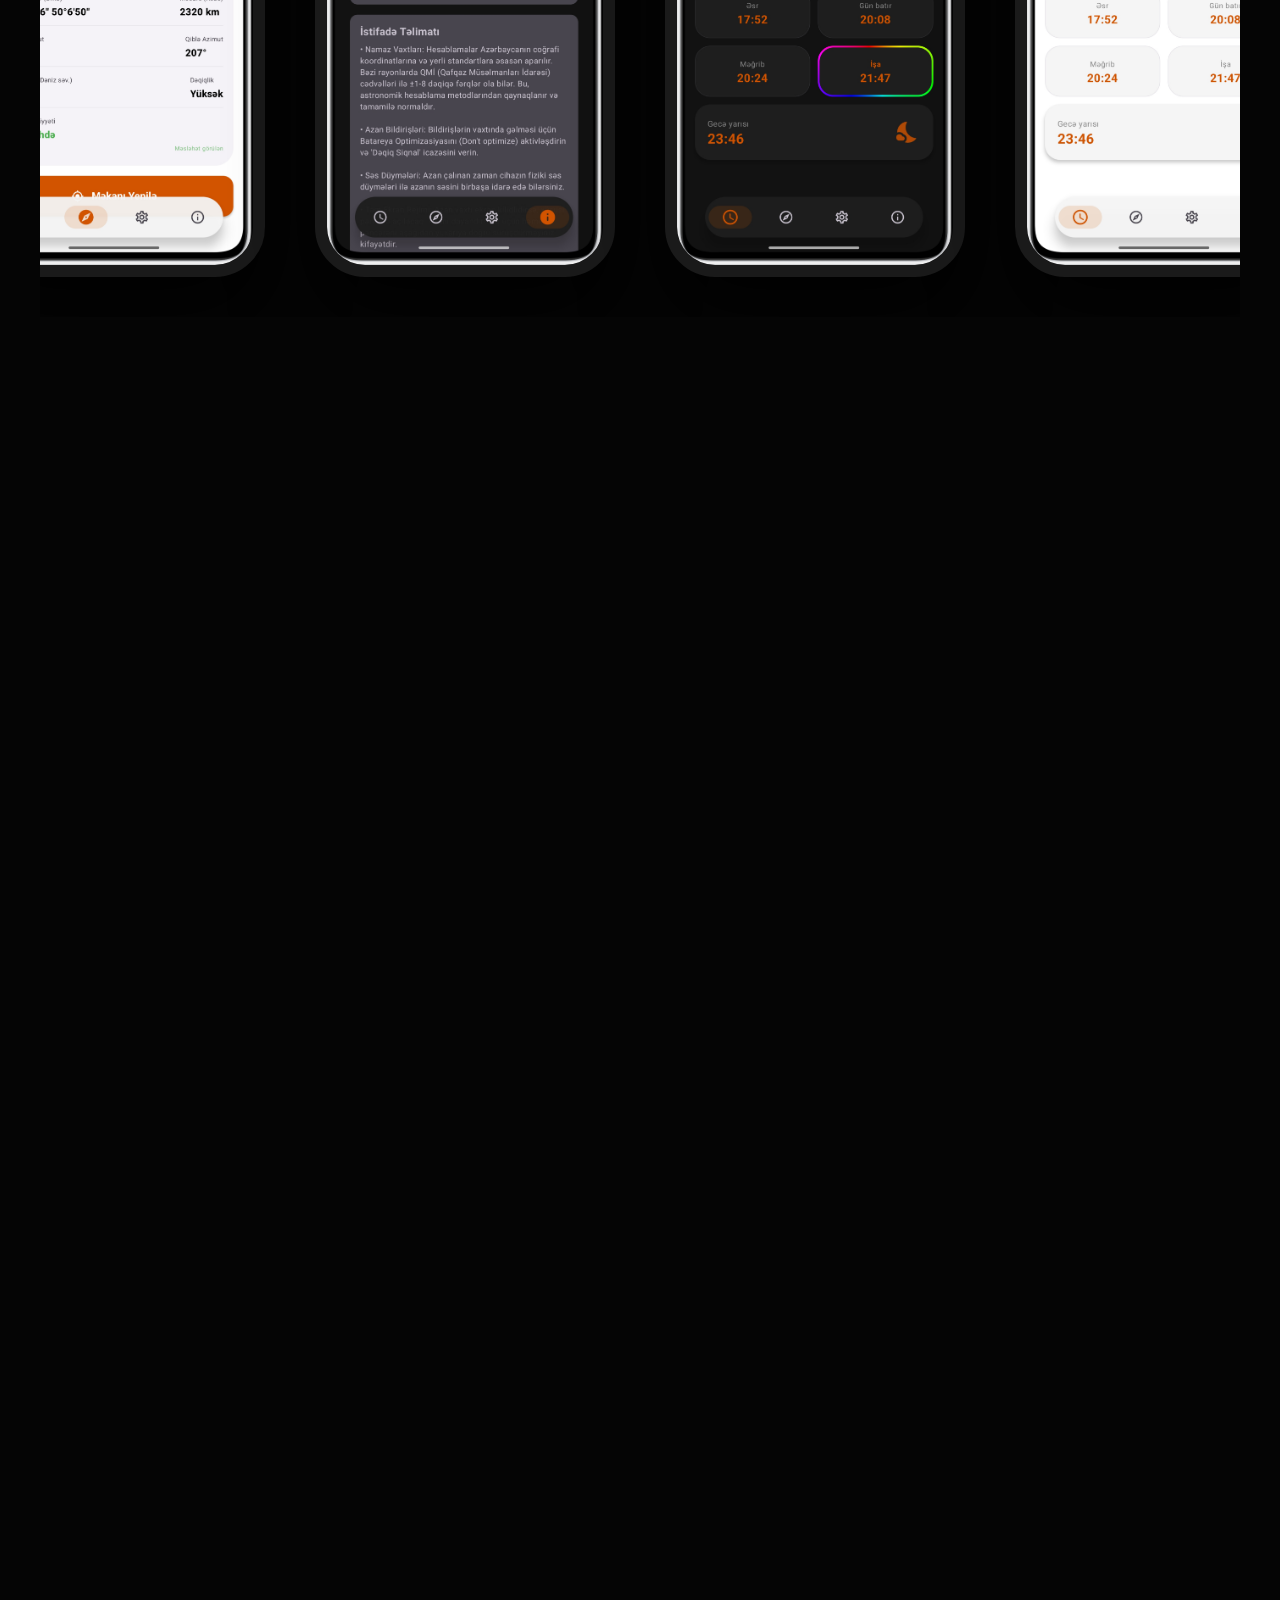
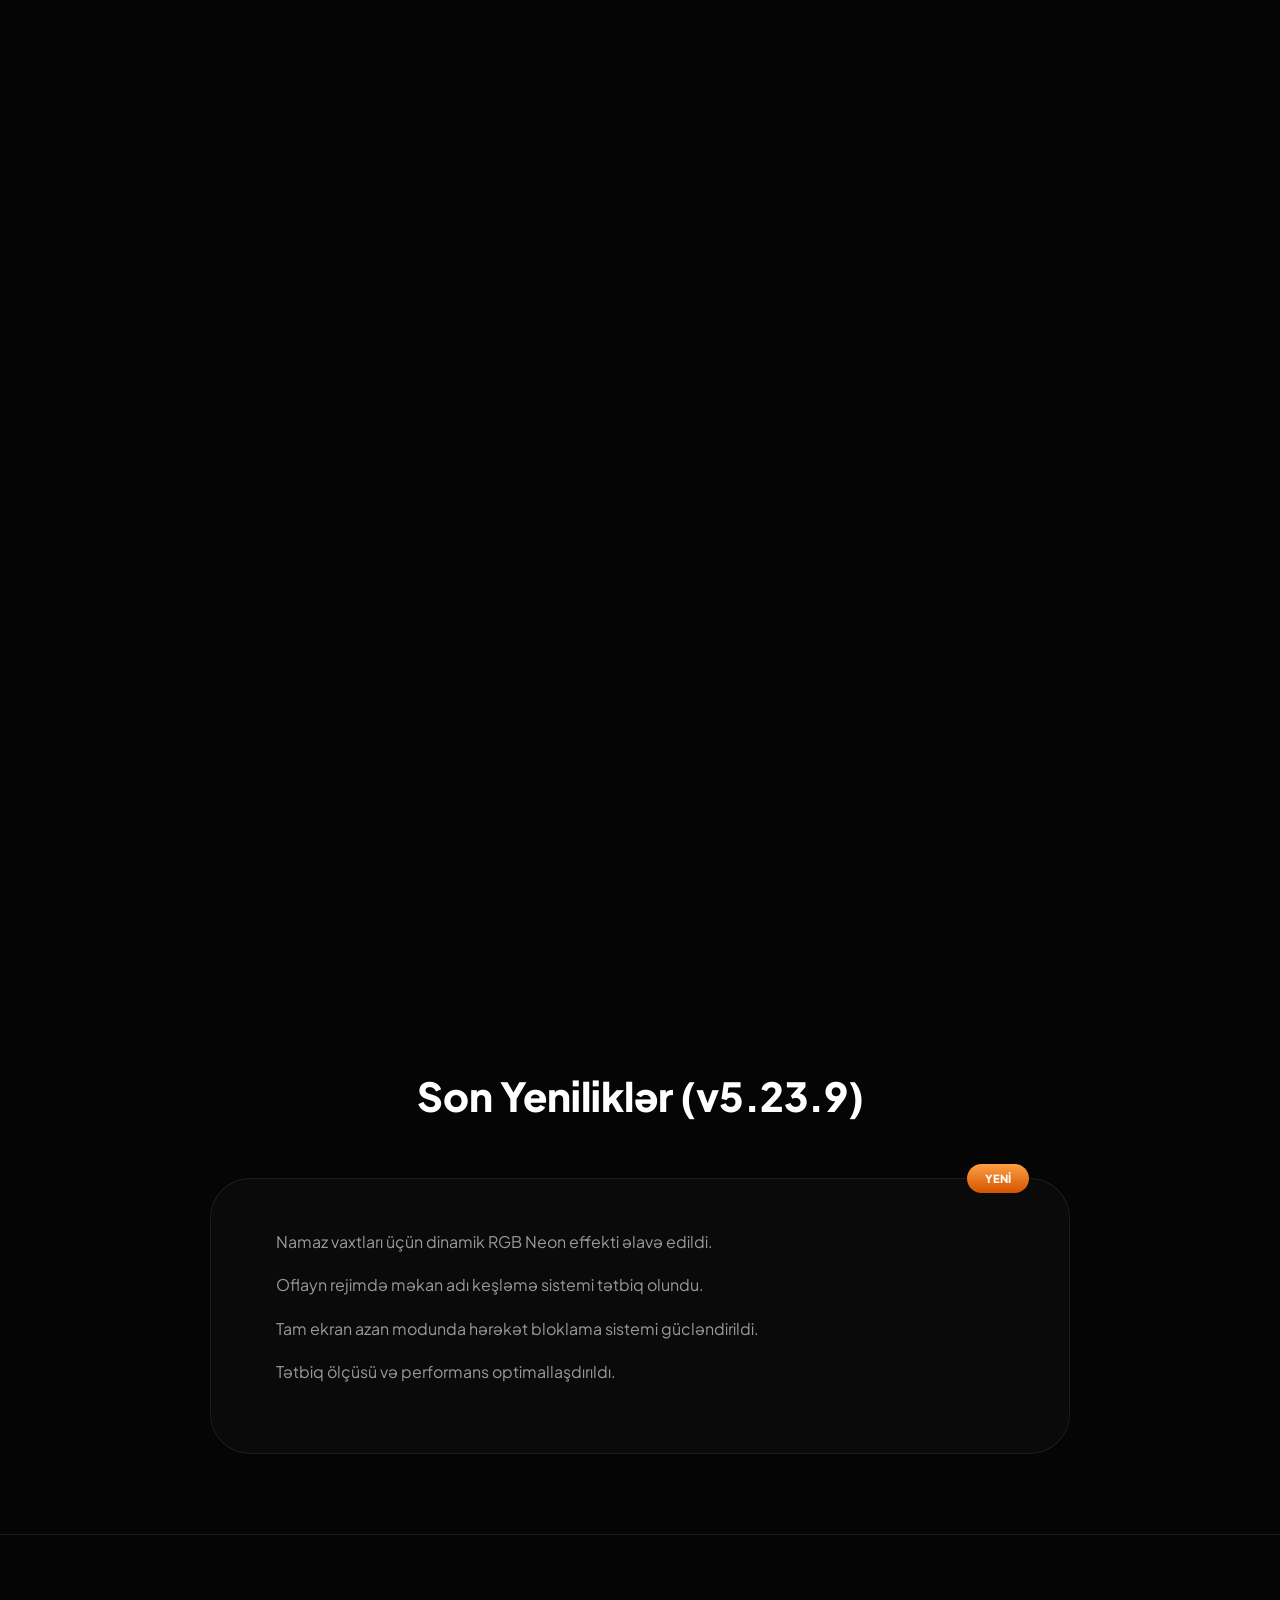
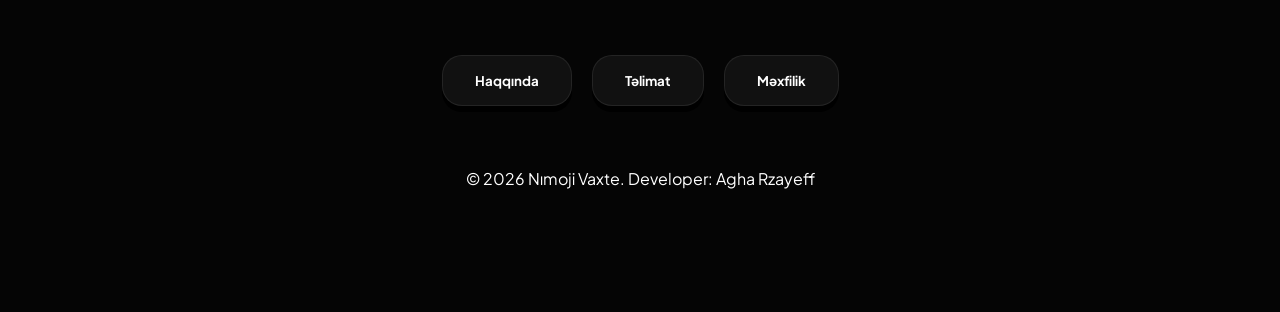
==== commit 92c94cde: "LM" ====
--- a/index.html
+++ b/index.html
@@ -21,7 +21,7 @@
 
     <!-- Twitter -->
     <meta property="twitter:card" content="summary_large_image">
-    <meta property="twitter:url" content="https://github.com/rzayevaga/nimojivaxte//">
+    <meta property="twitter:url" content="https://github.com/rzayevaga/nimojivaxte/">
     <meta property="twitter:title" content="Nımoji Vaxte - Müasir Namaz Vaxtı Platforması">
     <meta property="twitter:description" content="Saniyə dəqiqliyi ilə namaz vaxtları və oflayn qiblə təyini. Tətbiqi elə indi yükləyin!">
     <meta property="twitter:image" content="https://raw.githubusercontent.com/rzayevaga/nimojivaxte/refs/heads/lamvav/eg/ekran1.png">
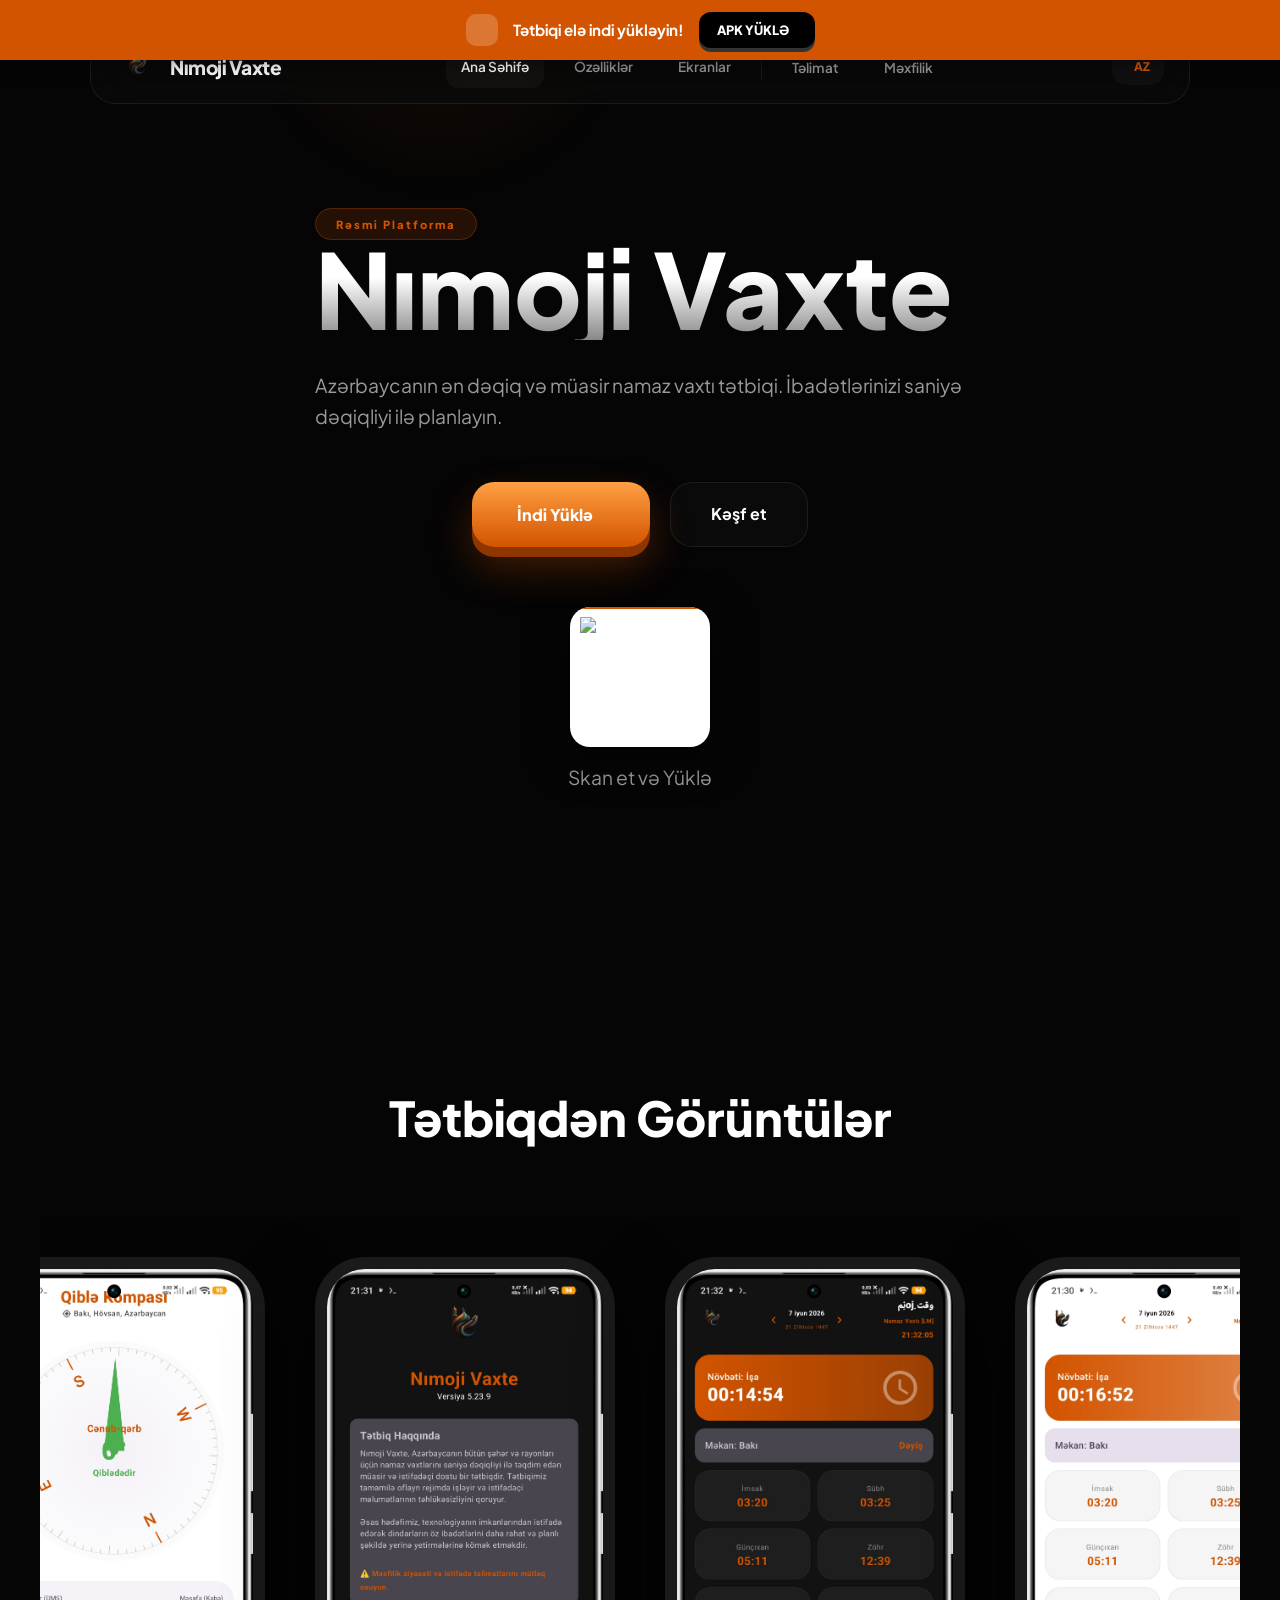
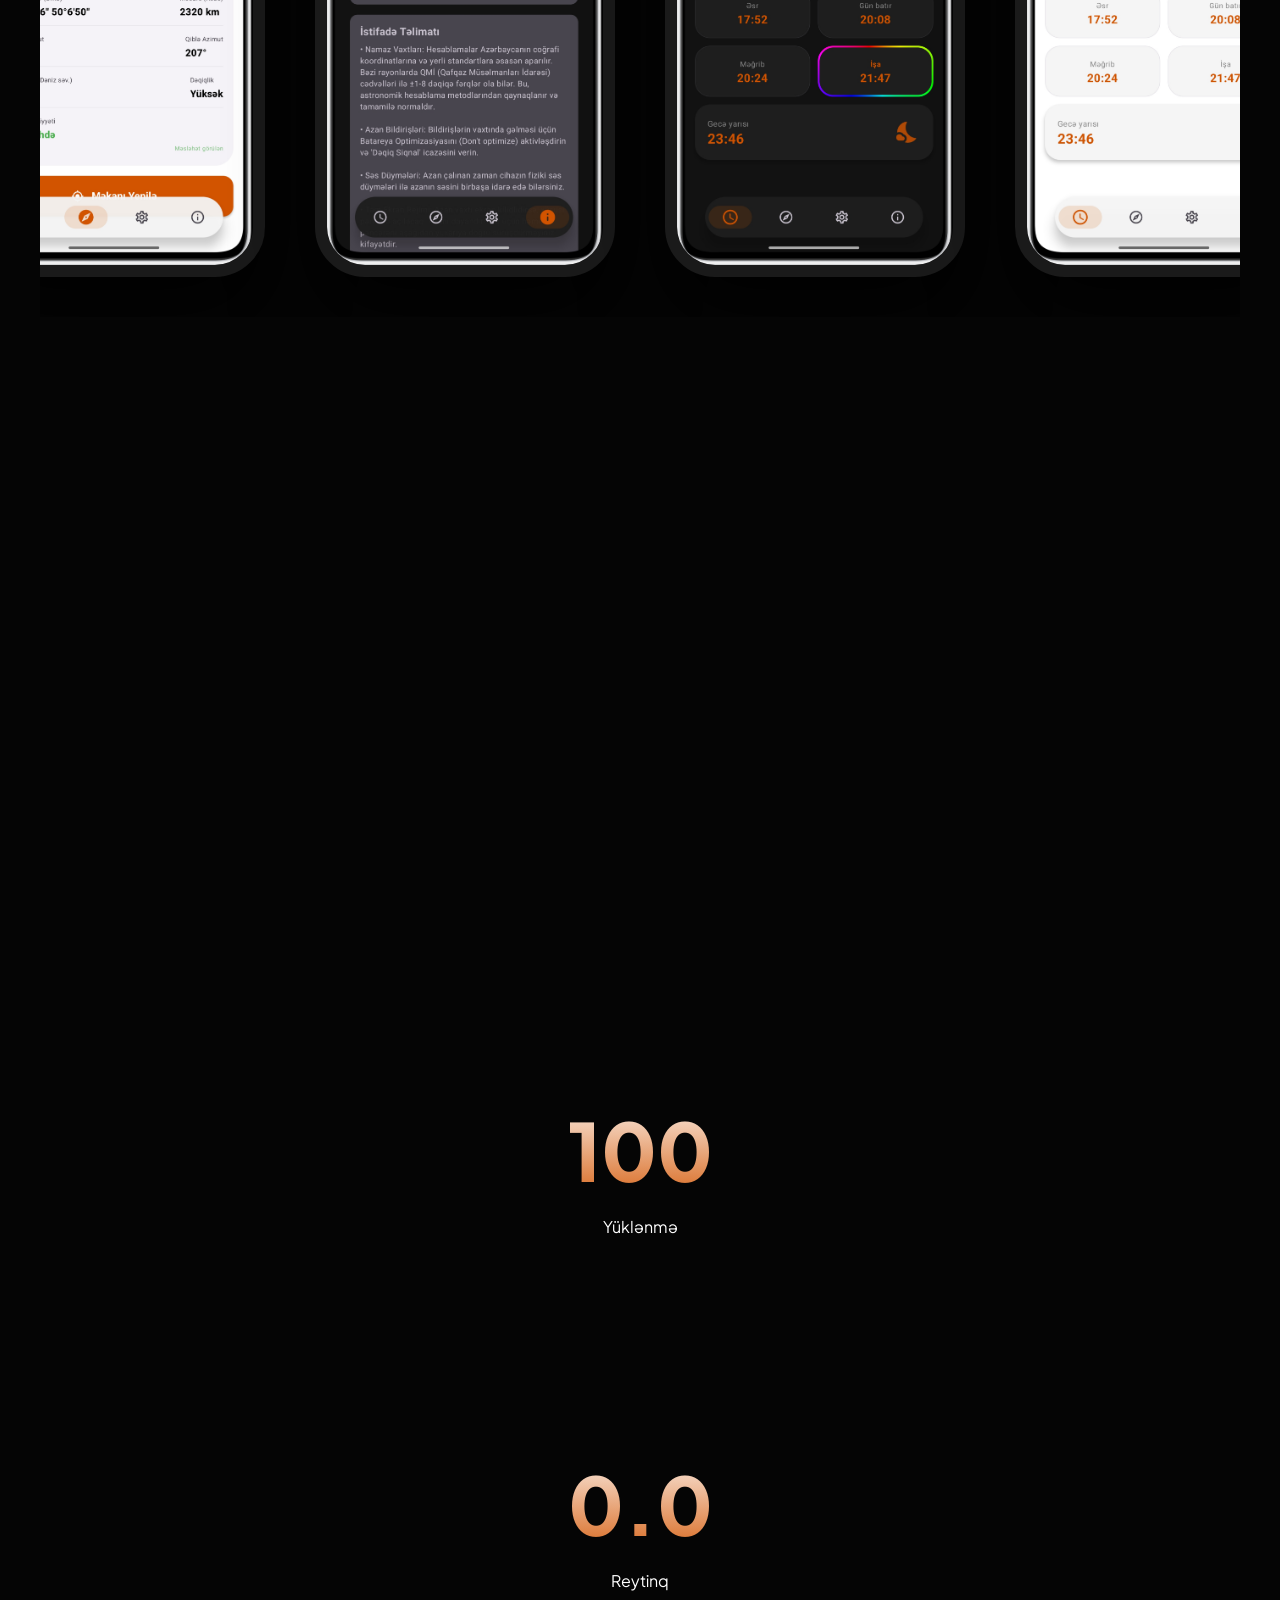
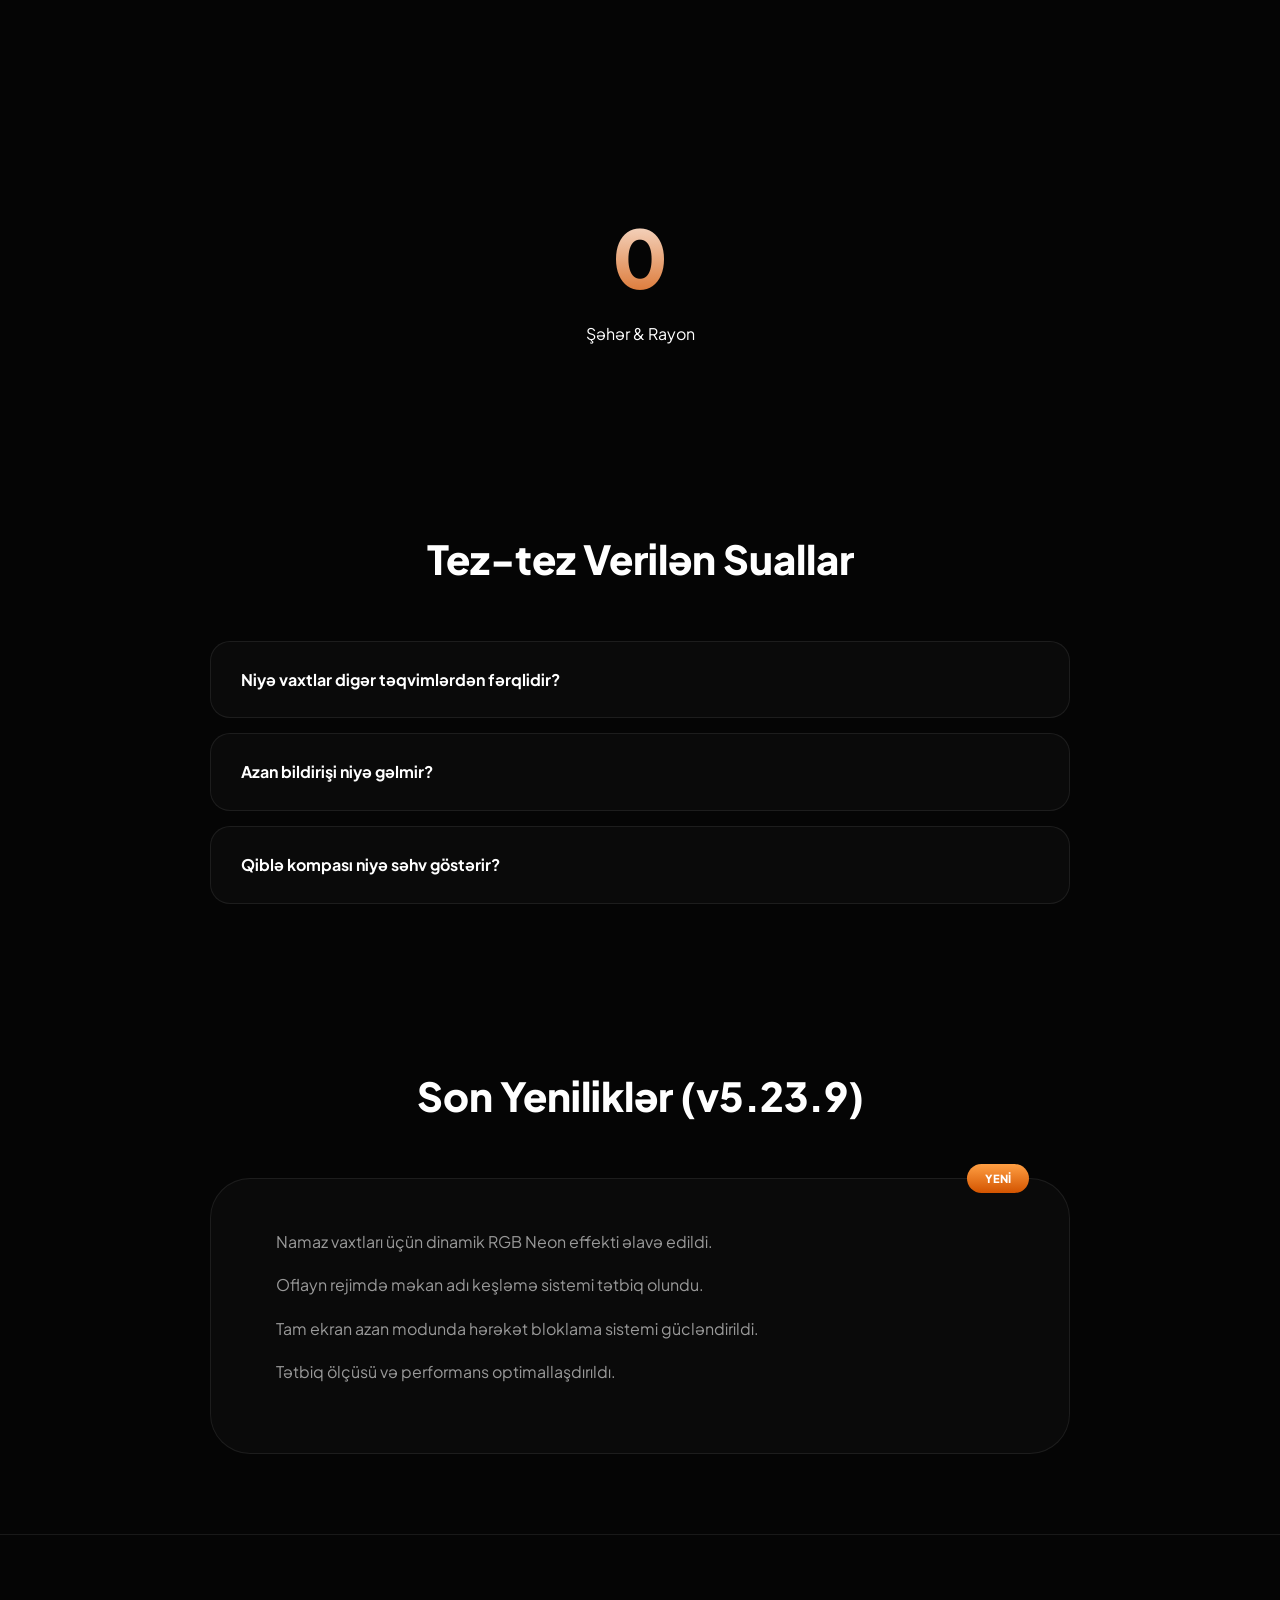
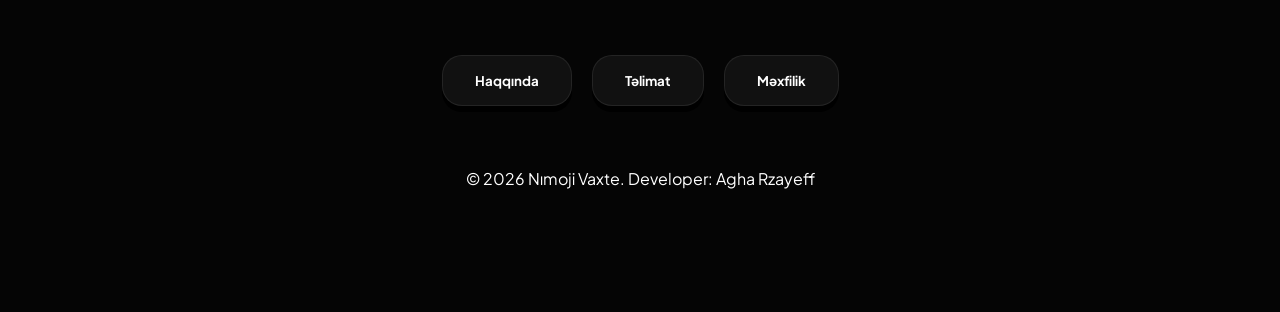
==== commit c532b2e9: "LM" ====
--- a/index.html
+++ b/index.html
@@ -16,7 +16,7 @@
     <meta property="og:url" content="https://github.com/rzayevaga/nimojivaxte/">
     <meta property="og:title" content="Nımoji Vaxte - Müasir Namaz Vaxtı Platforması">
     <meta property="og:description" content="Saniyə dəqiqliyi ilə namaz vaxtları və oflayn qiblə təyini. Tətbiqi elə indi yükləyin!">
-    <meta property="og:image" content="https://raw.githubusercontent.com/rzayevaga/nimojivaxte/refs/heads/lamvav/eg/ekran1.png">
+    <meta property="og:image" content="https://raw.githubusercontent.com/rzayevaga/nimojivaxte/refs/heads/lamvav/logo.png">
     <meta property="og:site_name" content="Nımoji Vaxte">
 
     <!-- Twitter -->
@@ -24,7 +24,7 @@
     <meta property="twitter:url" content="https://github.com/rzayevaga/nimojivaxte/">
     <meta property="twitter:title" content="Nımoji Vaxte - Müasir Namaz Vaxtı Platforması">
     <meta property="twitter:description" content="Saniyə dəqiqliyi ilə namaz vaxtları və oflayn qiblə təyini. Tətbiqi elə indi yükləyin!">
-    <meta property="twitter:image" content="https://raw.githubusercontent.com/rzayevaga/nimojivaxte/refs/heads/lamvav/eg/ekran1.png">
+    <meta property="twitter:image" content="https://raw.githubusercontent.com/rzayevaga/nimojivaxte/refs/heads/lamvav/logo.png">
 
     <link rel="stylesheet" href="assets/style.css">
     <link rel="icon" href="logo.png">
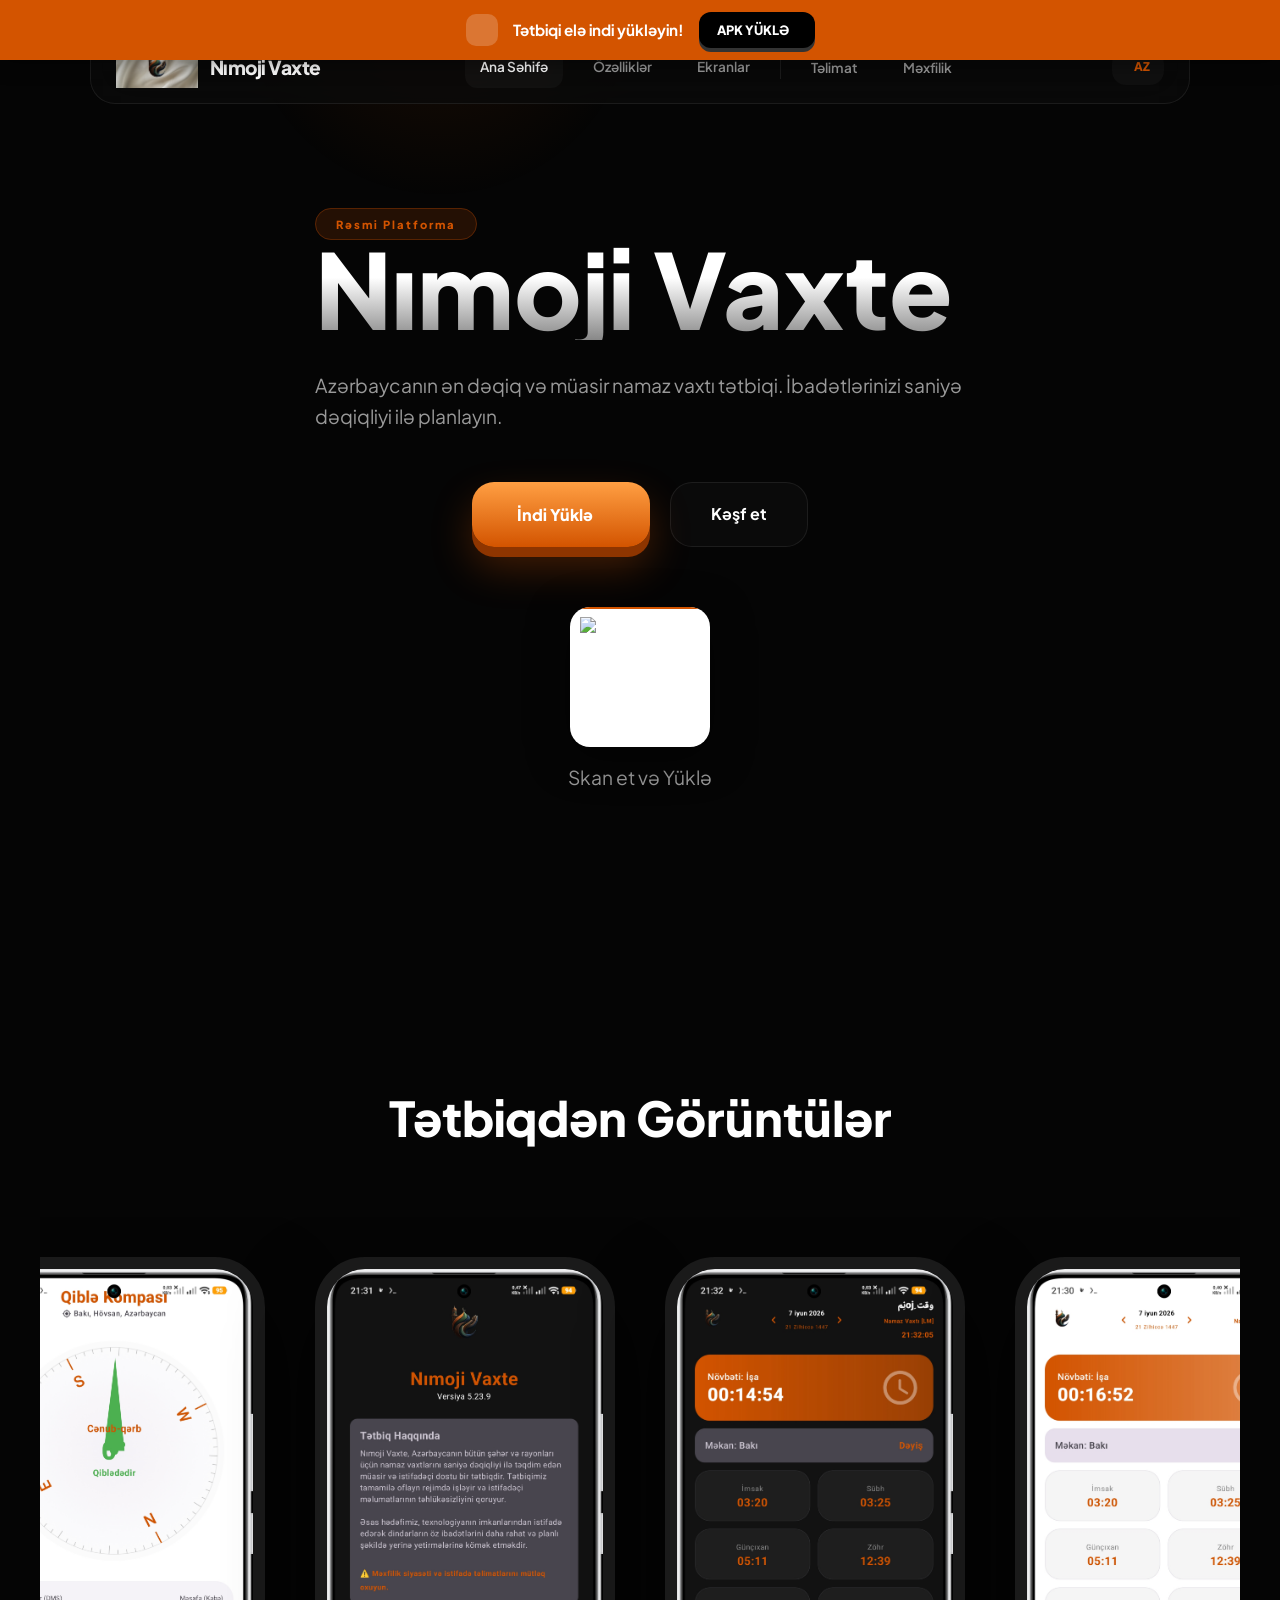
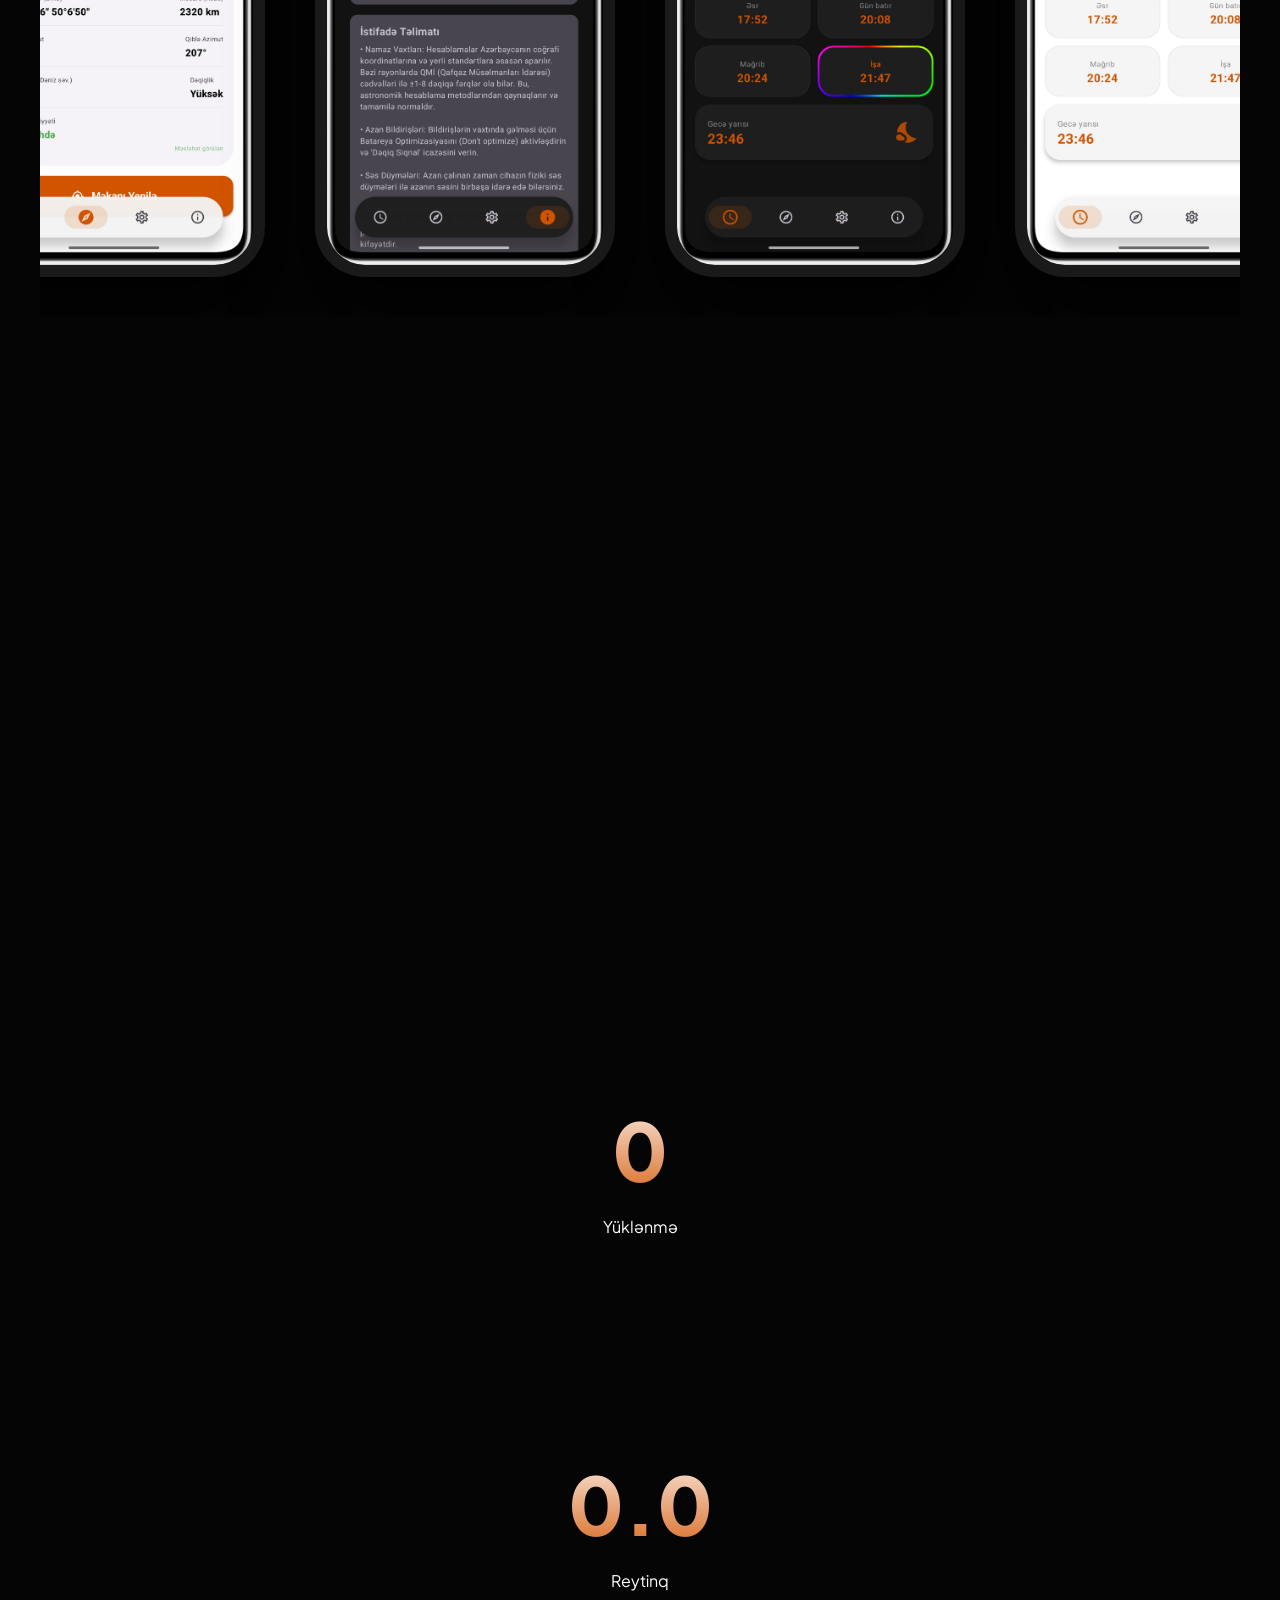
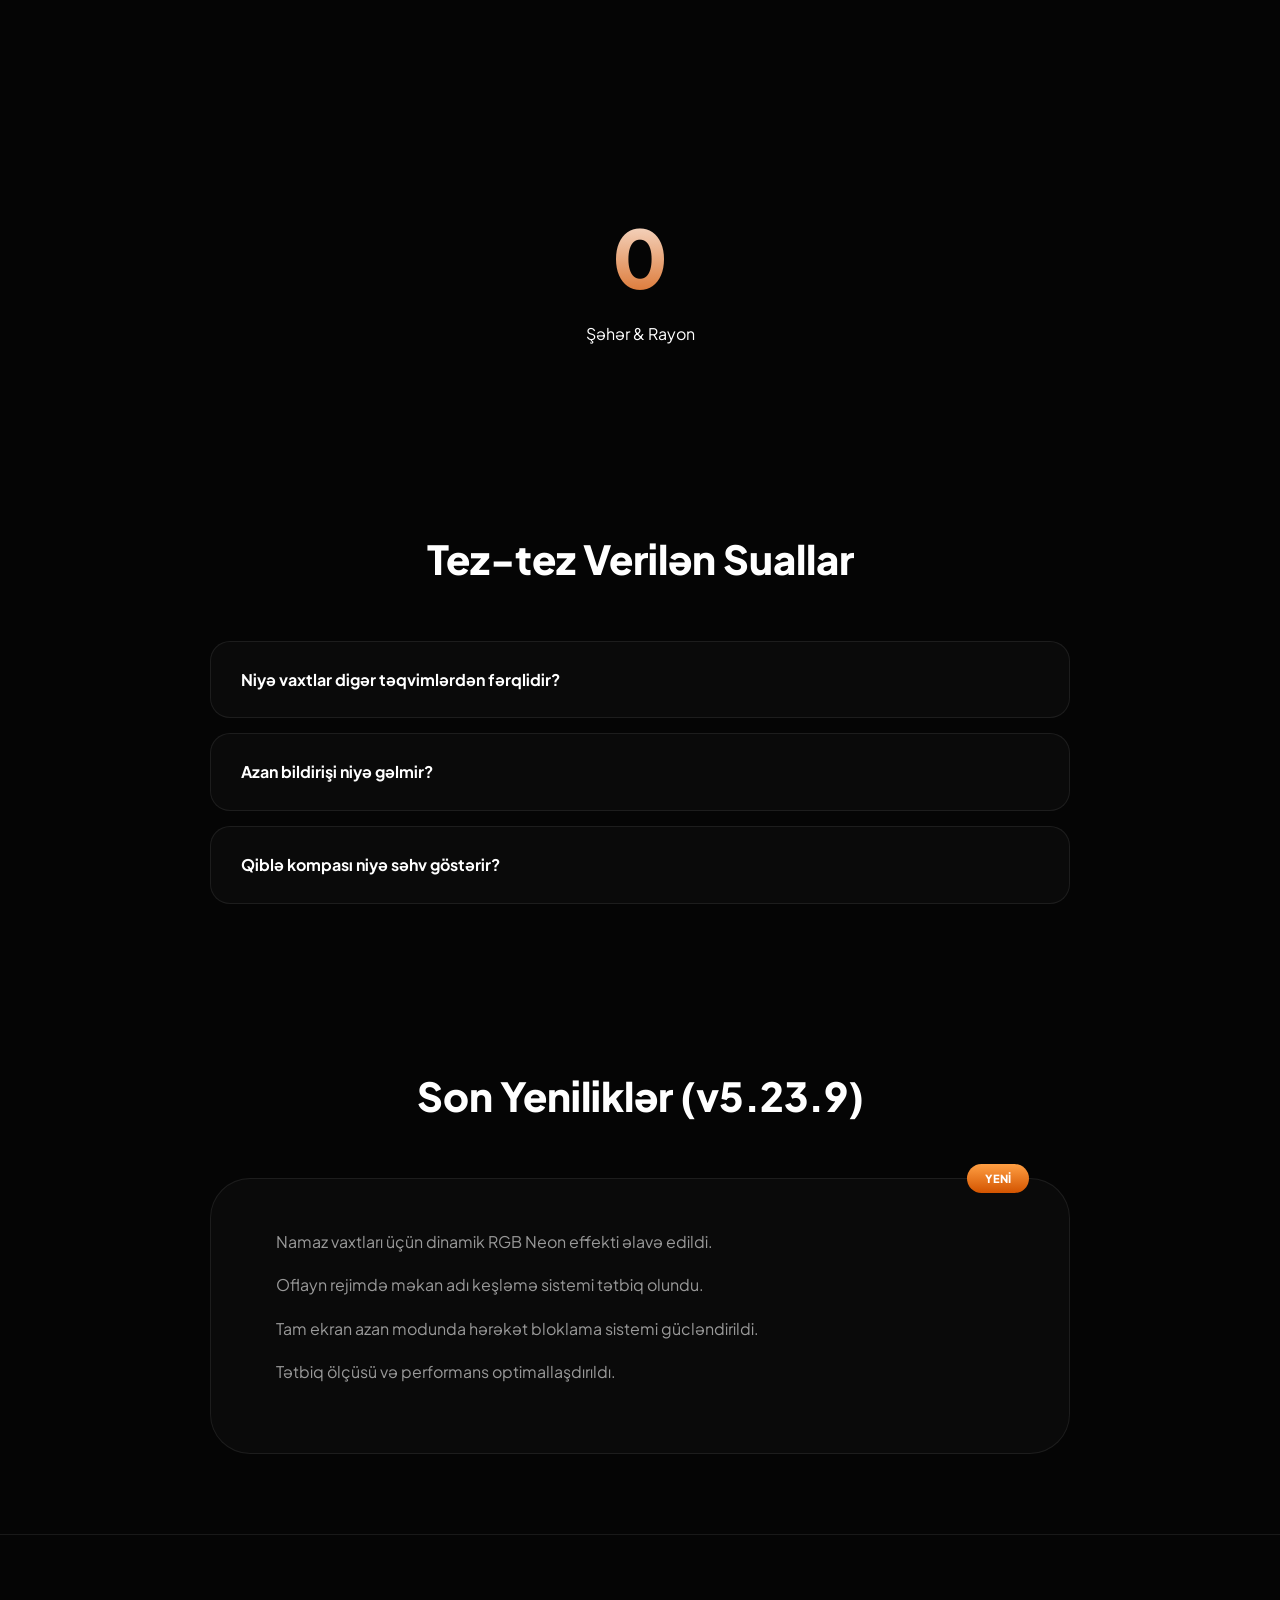
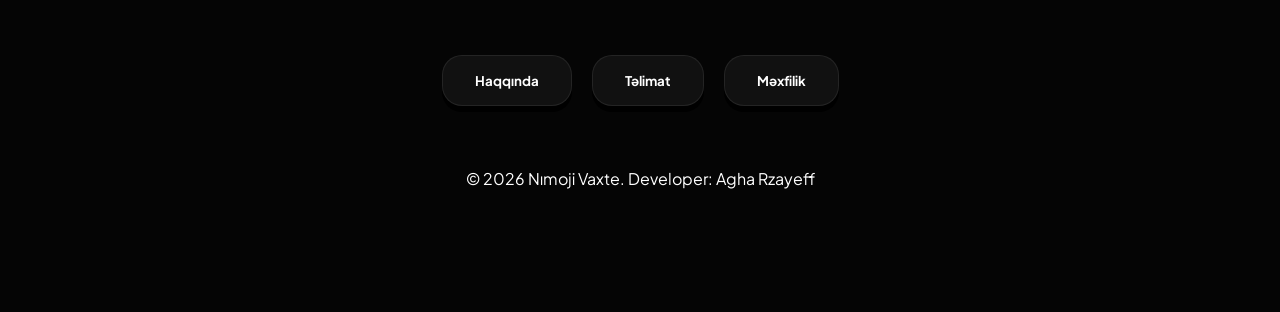
==== commit 0a431ed1: "NM" ====
--- a/index.html
+++ b/index.html
@@ -51,7 +51,7 @@
     <nav class="navbar">
         <div class="nav-container">
             <div class="nav-brand">
-                <img src="logo.png" alt="nimojivaxte Logo" class="nav-logo">
+                <img src="nmlogo.png" alt="nimojivaxte Logo" class="nav-logo">
                 <span class="brand-name">Nımoji Vaxte</span>
             </div>
             <div class="nav-links">
